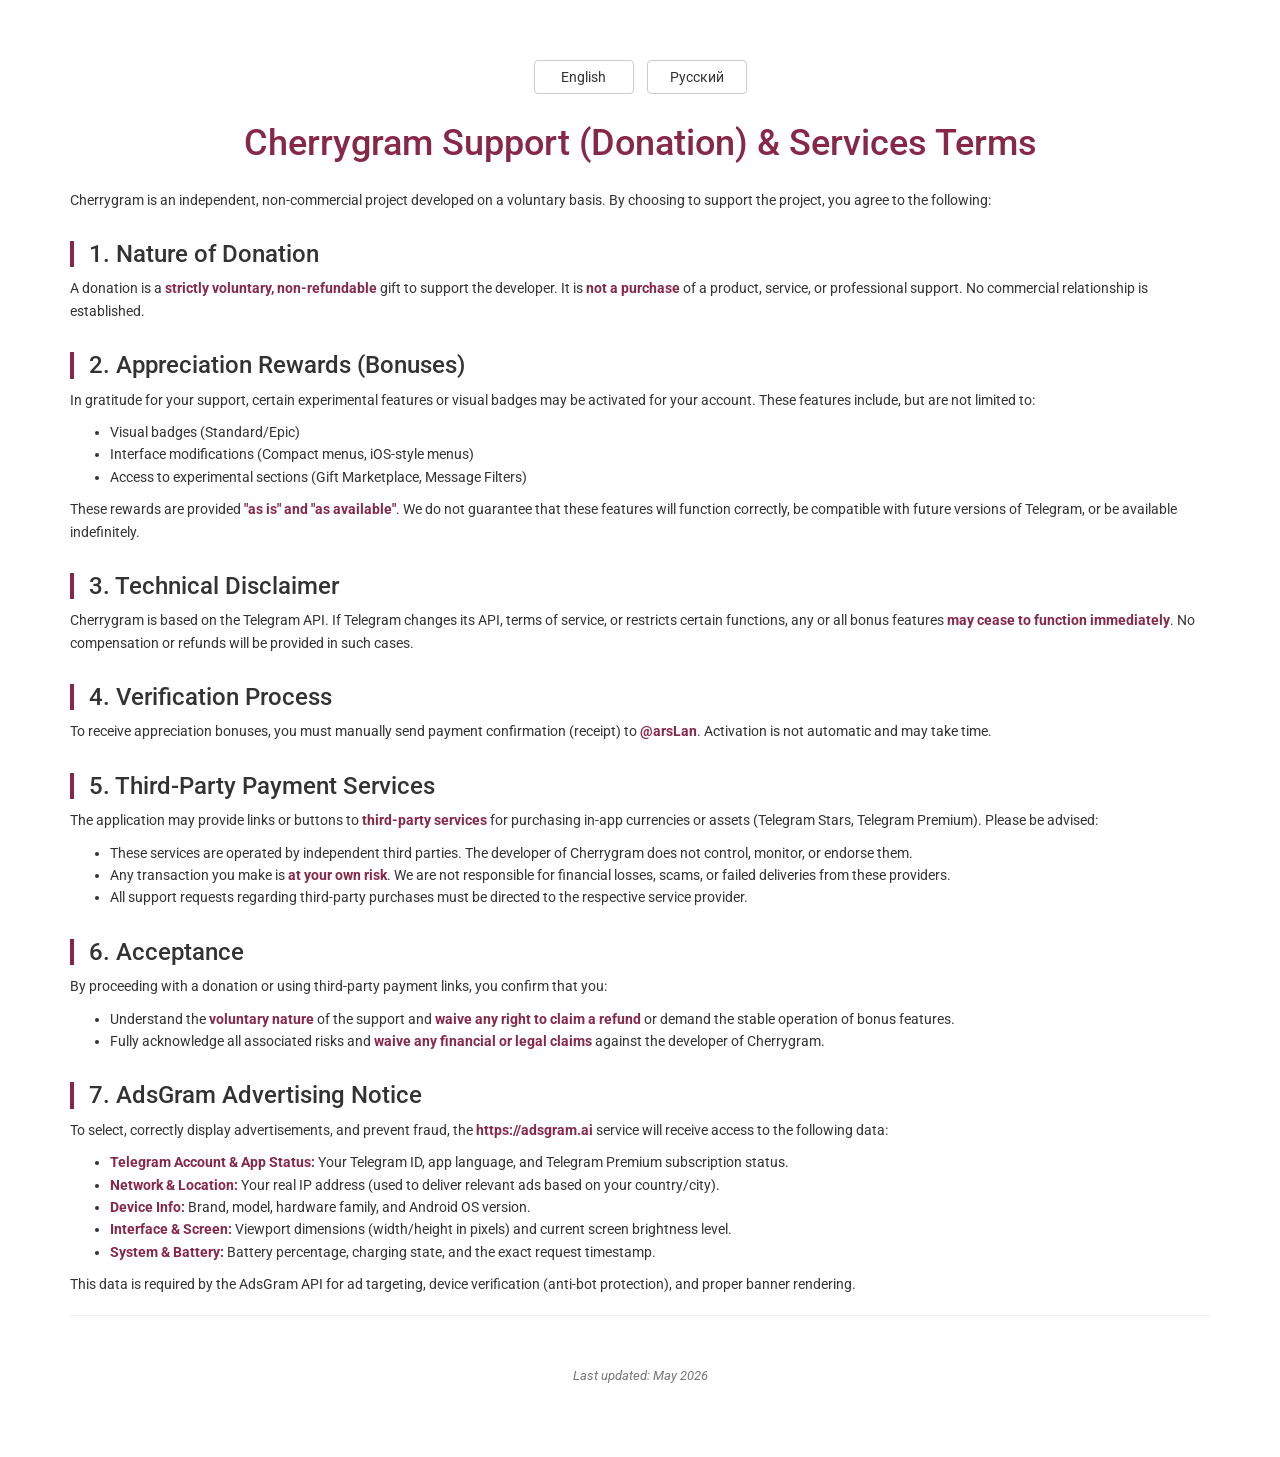
==== cherrygram/donation-terms.html @ 335400da "Add https://adsgram.ai" ====
<!DOCTYPE HTML>
<head>
<title>Cherrygram Donation Terms</title>
<meta charset="utf-8">
<meta name="viewport" content="width=device-width, initial-scale=1">
<link rel="stylesheet" type="text/css" href="css/bootstrap.min.css">
<link href="https://fonts.googleapis.com/css?family=Roboto" rel="stylesheet">

<style>
    body {
        padding-top: 60px;
        padding-bottom: 60px;
        font-family: 'Roboto', sans-serif;
        line-height: 1.6;
        color: #333;
    }
    .lang-switch {
        margin-bottom: 30px;
        text-align: center;
    }
    .lang-switch button {
        margin: 0 5px;
        min-width: 100px;
    }
    .highlight {
        color: #872847;
        font-weight: bold;
    }
    h1 { color: #872847; margin-bottom: 25px; text-align: center; }
    h3 { margin-top: 30px; border-left: 4px solid #872847; padding-left: 15px; }
    .footer-note { margin-top: 50px; font-size: 0.9em; color: #777; font-style: italic; }
</style>

<script>
    function switchLang(lang) {
        document.getElementById('lang-en').style.display = (lang === 'en') ? 'block' : 'none';
        document.getElementById('lang-ru').style.display = (lang === 'ru') ? 'block' : 'none';
    }
</script>
</head>

<body onload="switchLang('en')">

<div class="container">

    <div class="lang-switch">
        <button class="btn btn-default" onclick="switchLang('en')">English</button>
        <button class="btn btn-default" onclick="switchLang('ru')">Русский</button>
    </div>

    <div id="lang-en">
        <h1>Cherrygram Support (Donation) & Services Terms</h1>

        <p>Cherrygram is an independent, non-commercial project developed on a voluntary basis. 
           By choosing to support the project, you agree to the following:</p>

        <h3>1. Nature of Donation</h3>
        <p>
            A donation is a <span class="highlight">strictly voluntary, non-refundable</span> gift to support the developer. 
            It is <span class="highlight">not a purchase</span> of a product, service, or professional support. 
            No commercial relationship is established.
        </p>

        <h3>2. Appreciation Rewards (Bonuses)</h3>
        <p>
            In gratitude for your support, certain experimental features or visual badges may be activated for your account. 
            These features include, but are not limited to:
        </p>
        <ul>
            <li>Visual badges (Standard/Epic)</li>
            <li>Interface modifications (Compact menus, iOS-style menus)</li>
            <li>Access to experimental sections (Gift Marketplace, Message Filters)</li>
        </ul>
        <p>
            These rewards are provided <span class="highlight">"as is" and "as available"</span>. 
            We do not guarantee that these features will function correctly, be compatible with future versions of Telegram, or be available indefinitely.
        </p>

        <h3>3. Technical Disclaimer</h3>
        <p>
            Cherrygram is based on the Telegram API. If Telegram changes its API, terms of service, or restricts certain functions, any or all bonus features 
            <span class="highlight">may cease to function immediately</span>. No compensation or refunds will be provided in such cases.
        </p>

        <h3>4. Verification Process</h3>
        <p>To receive appreciation bonuses, you must manually send payment confirmation (receipt) to <span class="highlight">@arsLan</span>. Activation is not automatic and may take time.</p>

        <h3>5. Third-Party Payment Services</h3>
        <p>
            The application may provide links or buttons to <span class="highlight">third-party services</span> for purchasing in-app currencies or assets (Telegram Stars, Telegram Premium). 
            Please be advised:
        </p>
        <ul>
            <li>These services are operated by independent third parties. The developer of Cherrygram does not control, monitor, or endorse them.</li>
            <li>Any transaction you make is <span class="highlight">at your own risk</span>. We are not responsible for financial losses, scams, or failed deliveries from these providers.</li>
            <li>All support requests regarding third-party purchases must be directed to the respective service provider.</li>
        </ul>
        
        <h3>6. Acceptance</h3>
        <p>
            By proceeding with a donation or using third-party payment links, you confirm that you:
        </p>
        <ul>
            <li>Understand the <span class="highlight">voluntary nature</span> of the support and <span class="highlight">waive any right to claim a refund</span> or demand the stable operation of bonus features.</li>
            <li>Fully acknowledge all associated risks and <span class="highlight">waive any financial or legal claims</span> against the developer of Cherrygram.</li>
        </ul>

        <h3>7. AdsGram Advertising Notice</h3>
        <p>
            To select, correctly display advertisements, and prevent fraud, the <span class="highlight">https://adsgram.ai</span> service will receive access to the following data:
        </p>
        <ul>
            <li><span class="highlight">Telegram Account & App Status:</span> Your Telegram ID, app language, and Telegram Premium subscription status.</li>
            <li><span class="highlight">Network & Location:</span> Your real IP address (used to deliver relevant ads based on your country/city).</li>
            <li><span class="highlight">Device Info:</span> Brand, model, hardware family, and Android OS version.</li>
            <li><span class="highlight">Interface & Screen:</span> Viewport dimensions (width/height in pixels) and current screen brightness level.</li>
            <li><span class="highlight">System & Battery:</span> Battery percentage, charging state, and the exact request timestamp.</li>
        </ul>
        <p>This data is required by the AdsGram API for ad targeting, device verification (anti-bot protection), and proper banner rendering.</p>

        <hr>
        <p class="footer-note text-center">Last updated: May 2026</p>
    </div>

    <div id="lang-ru">
        <h1>Условия поддержки Cherrygram (Донат)</h1>

        <p>Cherrygram — это независимый некоммерческий проект, разрабатываемый на добровольной основе. 
           Поддерживая проект, вы соглашаетесь со следующими положениями:</p>

        <h3>1. Суть доната</h3>
        <p>
            Пожертвование (донат) является <span class="highlight">добровольным и безвозвратным</span> действием. 
            Донат <span class="highlight">не является покупкой</span> товара, услуги или подписки. 
            Между пользователем и разработчиком не возникает коммерческих обязательств.
        </p>

        <h3>2. Благодарственные бонусы</h3>
        <p>
            В качестве знака признательности за поддержку, для вашего аккаунта могут быть активированы экспериментальные функции или визуальные значки:
        </p>
        <ul>
            <li>Визуальные значки (Обычный/Эпический)</li>
            <li>Модификации интерфейса (Компактное меню, меню в стиле iOS)</li>
            <li>Доступ к разделам «Маркетплейс подарков» и «Фильтр сообщений»</li>
        </ul>
        <p>
            Бонусы предоставляются на условиях <span class="highlight">«как есть»</span>. 
            Разработчик не гарантирует стабильную работу этих функций, их совместимость с будущими обновлениями или их постоянное наличие.
        </p>

        <h3>3. Технический отказ от ответственности</h3>
        <p>
            Cherrygram работает на базе Telegram API. Если Telegram изменит условия работы, API или ограничит функционал, бонусные возможности 
            <span class="highlight">могут перестать работать в любой момент</span>. В таких случаях возврат средств не производится.
        </p>

        <h3>4. Процесс активации</h3>
        <p>Для получения бонусов необходимо вручную отправить подтверждение платежа (чек) пользователю <span class="highlight">@arsLan</span>. Активация не является автоматической.</p>

        <h3>5. Сторонние сервисы оплаты</h3>
        <p>
            В приложении могут быть доступны ссылки или кнопки для перехода в <span class="highlight">сторонние сервисы</span> покупки валюты или ресурсов (Telegram Stars, Telegram Premium). 
            Обратите внимание:
        </p>
        <ul>
            <li>Данные сервисы управляются независимыми лицами. Разработчик Cherrygram не контролирует их деятельность и не проверяет их надежность.</li>
            <li>Любые транзакции совершаются <span class="highlight">на ваш страх и риск</span>. Мы не несем ответственности за сохранность ваших средств или действия этих сервисов.</li>
            <li>Все претензии по работе сторонних сервисов должны направляться напрямую их владельцам, а не разработчику Cherrygram.</li>
        </ul>
        
        <h3>6. Согласие</h3>
        <p>
            Совершая донат или используя ссылки на сторонние сервисы оплаты, вы подтверждаете, что:
        </p>
        <ul>
            <li>Понимаете <span class="highlight">безвозмездный характер</span> поддержки и <span class="highlight">отказываетесь от любых претензий по возврату средств</span> или требованию стабильной работы бонусного функционала.</li>
            <li>Понимаете все риски, и <span class="highlight">отказываетесь от любых финансовых и юридических претензий</span> к разработчику Cherrygram.</li>
        </ul>

        <h3>7. Использование рекламы AdsGram</h3>
        <p>
            Для подбора, корректного отображения рекламных объявлений и защиты от мошенничества сервис <span class="highlight">https://adsgram.ai</span> получит доступ к следующим данным:
        </p>
        <ul>
            <li><span class="highlight">Аккаунт Telegram и статус:</span> Ваш Telegram ID, язык приложения и статус подписки Telegram Premium.</li>
            <li><span class="highlight">Сеть и геопозиция:</span> Ваш реальный IP-адрес (используется для подбора рекламы под вашу страну/город).</li>
            <li><span class="highlight">О вашем устройстве:</span> Бренд, модель, техническое семейство (процессор/плата) и версия ОС Android.</li>
            <li><span class="highlight">Экран и интерфейс:</span> Размеры области просмотра (ширина и высота в пикселях) и текущий уровень яркости экрана.</li>
            <li><span class="highlight">Системные данные и батарея:</span> Процент заряда аккумулятора, статус зарядки и точное время отправки запроса (таймштамп).</li>
        </ul>
        <p>Эти данные необходимы AdsGram API для таргетинга рекламы, проверки подлинности устройства (защиты от ботов) и правильной отрисовки баннеров.</p>

        <hr>
        <p class="footer-note text-center">Последнее обновление: Май 2026</p>
    </div>

</div>
</body>
</html>
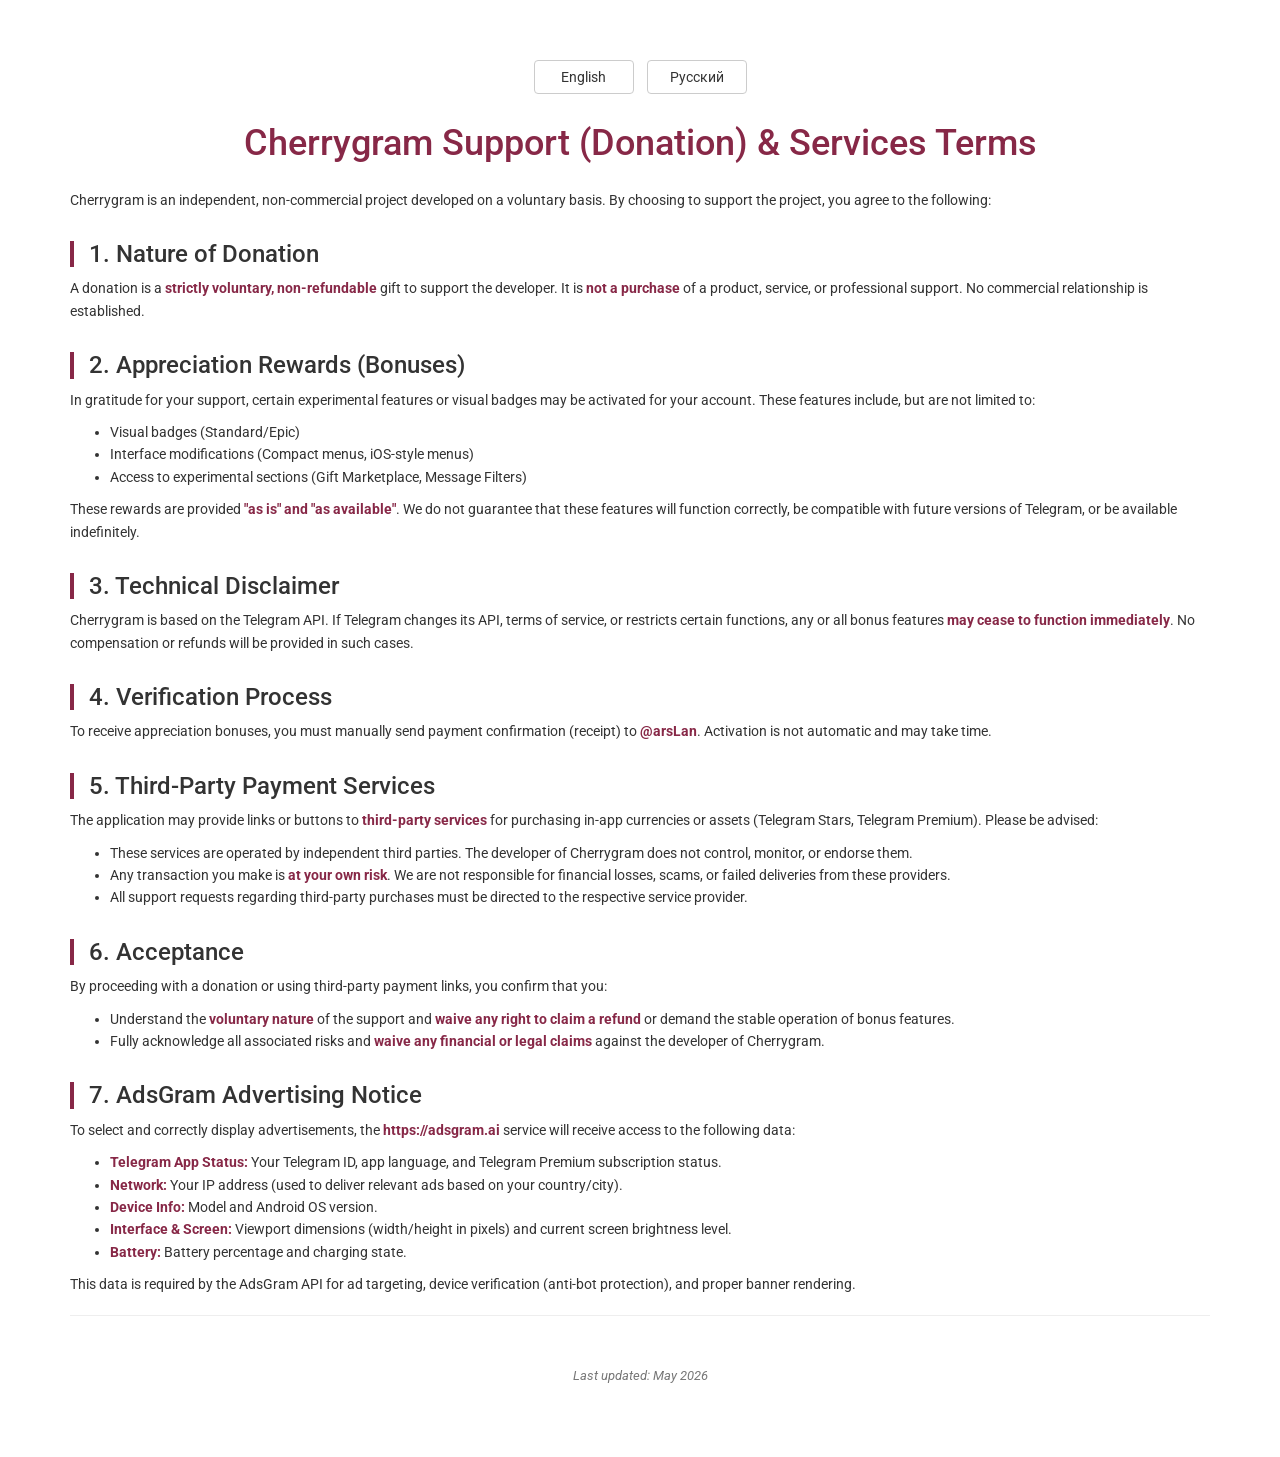
==== commit 6cd5df3a: "Update donation-terms.html" ====
--- a/cherrygram/donation-terms.html
+++ b/cherrygram/donation-terms.html
@@ -107,14 +107,14 @@
 
         <h3>7. AdsGram Advertising Notice</h3>
         <p>
-            To select, correctly display advertisements, and prevent fraud, the <span class="highlight">https://adsgram.ai</span> service will receive access to the following data:
-        </p>
-        <ul>
-            <li><span class="highlight">Telegram Account & App Status:</span> Your Telegram ID, app language, and Telegram Premium subscription status.</li>
-            <li><span class="highlight">Network & Location:</span> Your real IP address (used to deliver relevant ads based on your country/city).</li>
-            <li><span class="highlight">Device Info:</span> Brand, model, hardware family, and Android OS version.</li>
+            To select and correctly display advertisements, the <span class="highlight">https://adsgram.ai</span> service will receive access to the following data:
+        </p>
+        <ul>
+            <li><span class="highlight">Telegram App Status:</span> Your Telegram ID, app language, and Telegram Premium subscription status.</li>
+            <li><span class="highlight">Network:</span> Your IP address (used to deliver relevant ads based on your country/city).</li>
+            <li><span class="highlight">Device Info:</span> Model and Android OS version.</li>
             <li><span class="highlight">Interface & Screen:</span> Viewport dimensions (width/height in pixels) and current screen brightness level.</li>
-            <li><span class="highlight">System & Battery:</span> Battery percentage, charging state, and the exact request timestamp.</li>
+            <li><span class="highlight">Battery:</span> Battery percentage and charging state.</li>
         </ul>
         <p>This data is required by the AdsGram API for ad targeting, device verification (anti-bot protection), and proper banner rendering.</p>
 
@@ -180,14 +180,14 @@
 
         <h3>7. Использование рекламы AdsGram</h3>
         <p>
-            Для подбора, корректного отображения рекламных объявлений и защиты от мошенничества сервис <span class="highlight">https://adsgram.ai</span> получит доступ к следующим данным:
-        </p>
-        <ul>
-            <li><span class="highlight">Аккаунт Telegram и статус:</span> Ваш Telegram ID, язык приложения и статус подписки Telegram Premium.</li>
-            <li><span class="highlight">Сеть и геопозиция:</span> Ваш реальный IP-адрес (используется для подбора рекламы под вашу страну/город).</li>
-            <li><span class="highlight">О вашем устройстве:</span> Бренд, модель, техническое семейство (процессор/плата) и версия ОС Android.</li>
+            Для подбора и корректного отображения рекламных объявлений сервис <span class="highlight">https://adsgram.ai</span> получит доступ к следующим данным:
+        </p>
+        <ul>
+            <li><span class="highlight">Статус вашего Telegram аккаунта:</span> Ваш Telegram ID, язык приложения и статус подписки Telegram Premium.</li>
+            <li><span class="highlight">Сеть:</span> Ваш IP-адрес (используется для подбора рекламы под вашу страну/город).</li>
+            <li><span class="highlight">О вашем устройстве:</span> Модель и версия ОС Android.</li>
             <li><span class="highlight">Экран и интерфейс:</span> Размеры области просмотра (ширина и высота в пикселях) и текущий уровень яркости экрана.</li>
-            <li><span class="highlight">Системные данные и батарея:</span> Процент заряда аккумулятора, статус зарядки и точное время отправки запроса (таймштамп).</li>
+            <li><span class="highlight">Батарея:</span> Процент заряда аккумулятора и статус зарядки.</li>
         </ul>
         <p>Эти данные необходимы AdsGram API для таргетинга рекламы, проверки подлинности устройства (защиты от ботов) и правильной отрисовки баннеров.</p>
 
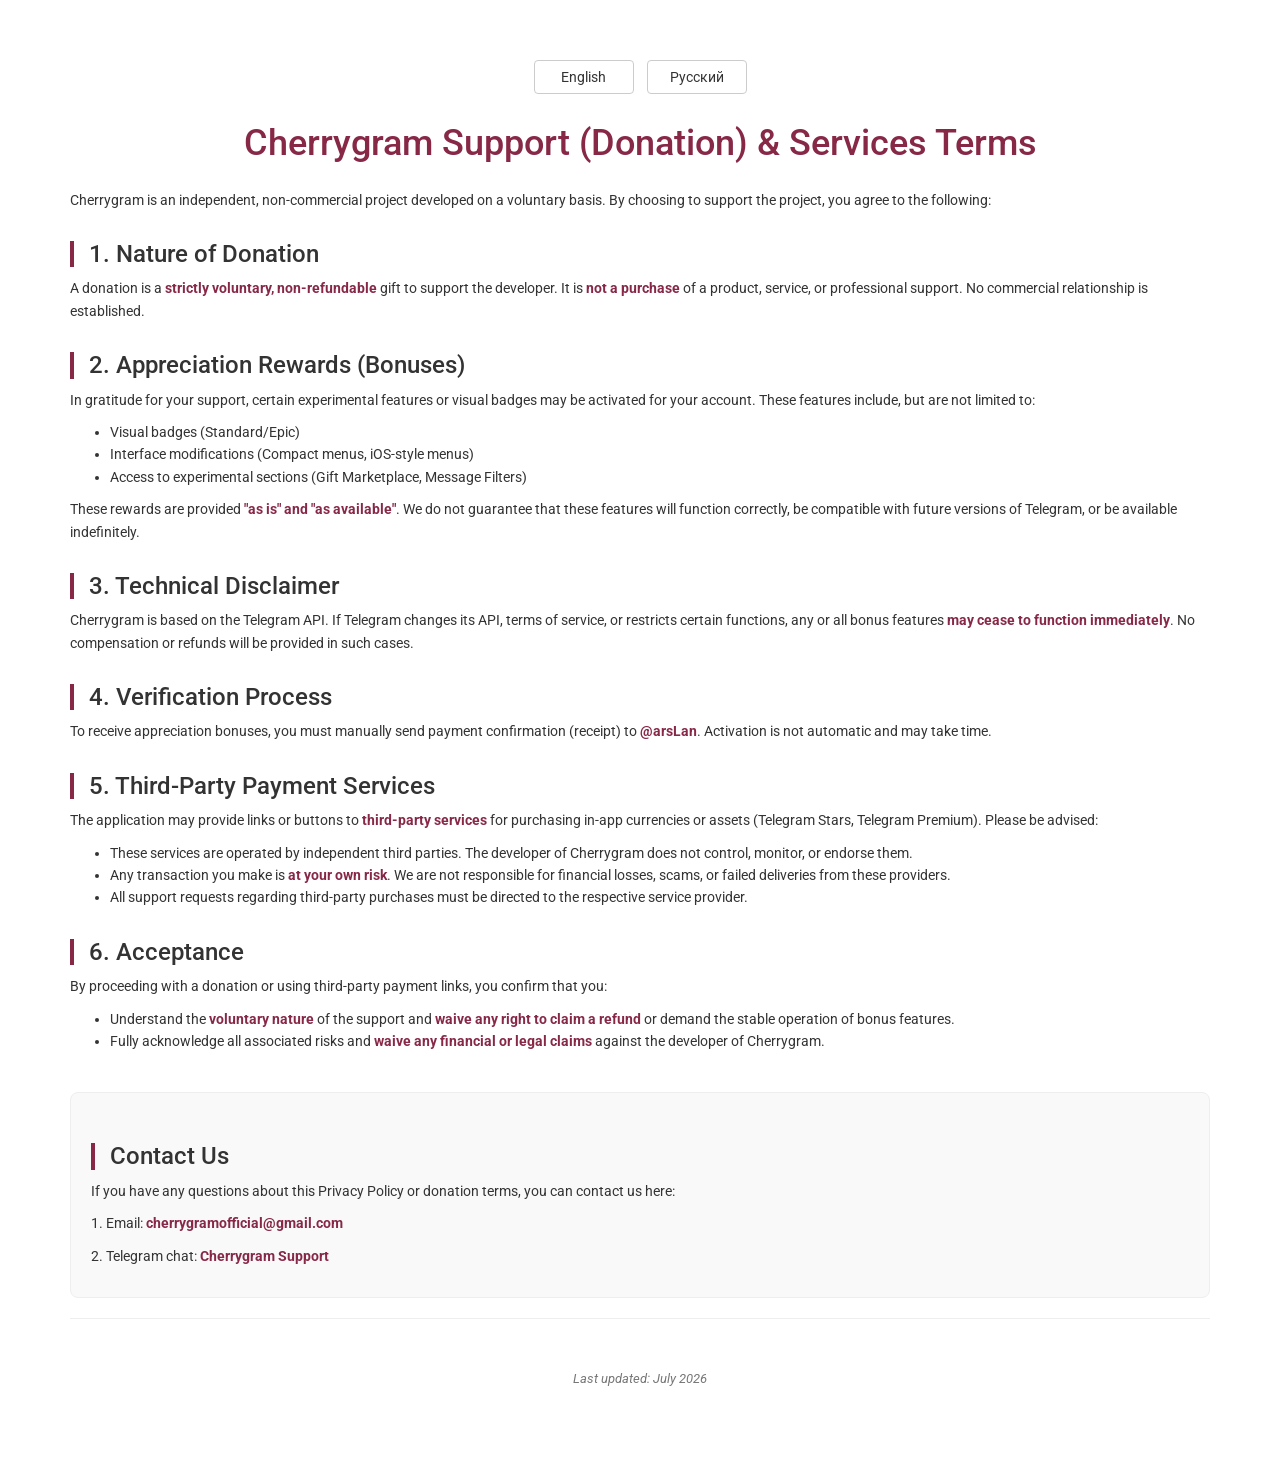
==== commit 911b61ac: "Move adsgram to privacy policy" ====
--- a/cherrygram/donation-terms.html
+++ b/cherrygram/donation-terms.html
@@ -28,6 +28,9 @@
     }
     h1 { color: #872847; margin-bottom: 25px; text-align: center; }
     h3 { margin-top: 30px; border-left: 4px solid #872847; padding-left: 15px; }
+    .contact-section { background: #f9f9f9; padding: 20px; border-radius: 8px; margin-top: 40px; border: 1px solid #eee; }
+    a { color: #872847; text-decoration: none; font-weight: bold; }
+    a:hover { text-decoration: underline; }
     .footer-note { margin-top: 50px; font-size: 0.9em; color: #777; font-style: italic; }
 </style>
 
@@ -105,21 +108,15 @@
             <li>Fully acknowledge all associated risks and <span class="highlight">waive any financial or legal claims</span> against the developer of Cherrygram.</li>
         </ul>
 
-        <h3>7. AdsGram Advertising Notice</h3>
-        <p>
-            To select and correctly display advertisements, the <span class="highlight">https://adsgram.ai</span> service will receive access to the following data:
-        </p>
-        <ul>
-            <li><span class="highlight">Telegram App Status:</span> Your Telegram ID, app language, and Telegram Premium subscription status.</li>
-            <li><span class="highlight">Network:</span> Your IP address (used to deliver relevant ads based on your country/city).</li>
-            <li><span class="highlight">Device Info:</span> Model and Android OS version.</li>
-            <li><span class="highlight">Interface & Screen:</span> Viewport dimensions (width/height in pixels) and current screen brightness level.</li>
-            <li><span class="highlight">Battery:</span> Battery percentage and charging state.</li>
-        </ul>
-        <p>This data is required by the AdsGram API for ad targeting, device verification (anti-bot protection), and proper banner rendering.</p>
+        <div class="contact-section">
+            <h3>Contact Us</h3>
+            <p>If you have any questions about this Privacy Policy or donation terms, you can contact us here:</p>
+            <p>1. Email: <a href="mailto:cherrygramofficial@gmail.com">cherrygramofficial@gmail.com</a></p>
+            <p>2. Telegram chat: <a href="https://t.me/CherrygramSupport">Cherrygram Support</a></p>
+        </div>
 
         <hr>
-        <p class="footer-note text-center">Last updated: May 2026</p>
+        <p class="footer-note text-center">Last updated: July 2026</p>
     </div>
 
     <div id="lang-ru">
@@ -178,21 +175,15 @@
             <li>Понимаете все риски, и <span class="highlight">отказываетесь от любых финансовых и юридических претензий</span> к разработчику Cherrygram.</li>
         </ul>
 
-        <h3>7. Использование рекламы AdsGram</h3>
-        <p>
-            Для подбора и корректного отображения рекламных объявлений сервис <span class="highlight">https://adsgram.ai</span> получит доступ к следующим данным:
-        </p>
-        <ul>
-            <li><span class="highlight">Статус вашего Telegram аккаунта:</span> Ваш Telegram ID, язык приложения и статус подписки Telegram Premium.</li>
-            <li><span class="highlight">Сеть:</span> Ваш IP-адрес (используется для подбора рекламы под вашу страну/город).</li>
-            <li><span class="highlight">О вашем устройстве:</span> Модель и версия ОС Android.</li>
-            <li><span class="highlight">Экран и интерфейс:</span> Размеры области просмотра (ширина и высота в пикселях) и текущий уровень яркости экрана.</li>
-            <li><span class="highlight">Батарея:</span> Процент заряда аккумулятора и статус зарядки.</li>
-        </ul>
-        <p>Эти данные необходимы AdsGram API для таргетинга рекламы, проверки подлинности устройства (защиты от ботов) и правильной отрисовки баннеров.</p>
+        <div class="contact-section">
+            <h3>Связаться с нами</h3>
+            <p>Если у вас есть вопросы о настоящей Политике конфиденциальности, а также о правилах донатов, вы можете связаться с нами:</p>
+            <p>1. Email: <a href="mailto:cherrygramofficial@gmail.com">cherrygramofficial@gmail.com</a></p>
+            <p>2. Telegram: <a href="https://t.me/CherrygramSupport">Cherrygram Support</a></p>
+        </div>
 
         <hr>
-        <p class="footer-note text-center">Последнее обновление: Май 2026</p>
+        <p class="footer-note text-center">Последнее обновление: Июль 2026</p>
     </div>
 
 </div>
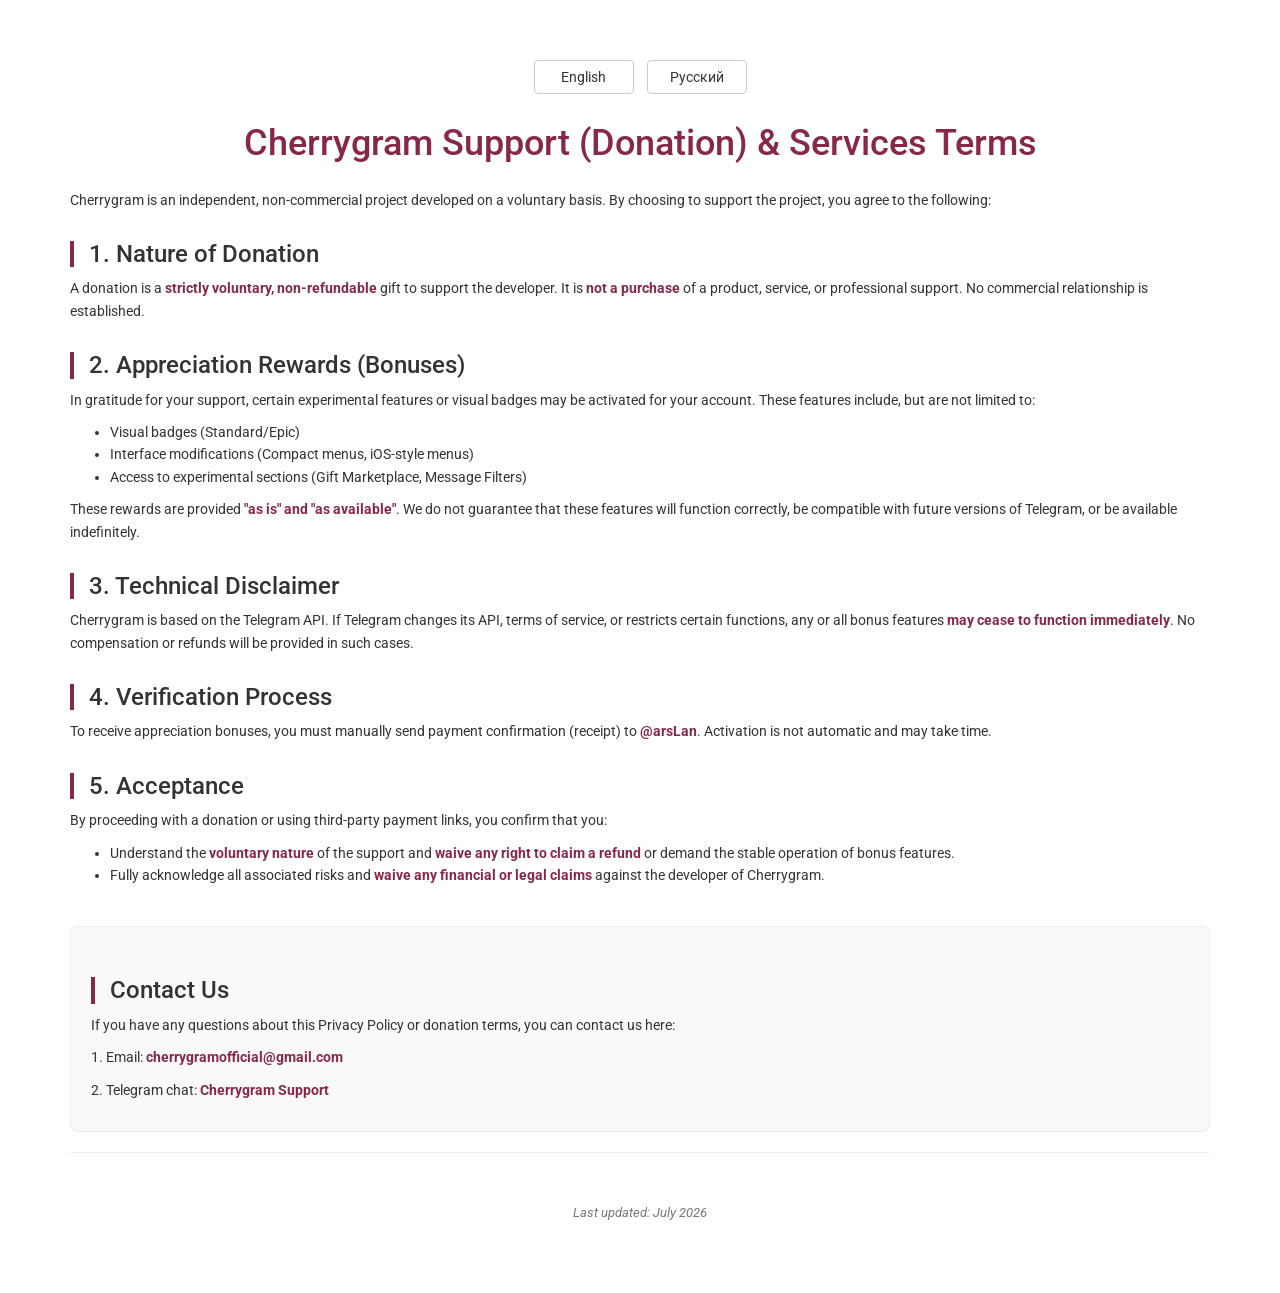
==== commit e50cab03: "Move safestars and safesurf to privacy policy" ====
--- a/cherrygram/donation-terms.html
+++ b/cherrygram/donation-terms.html
@@ -87,19 +87,8 @@
 
         <h3>4. Verification Process</h3>
         <p>To receive appreciation bonuses, you must manually send payment confirmation (receipt) to <span class="highlight">@arsLan</span>. Activation is not automatic and may take time.</p>
-
-        <h3>5. Third-Party Payment Services</h3>
-        <p>
-            The application may provide links or buttons to <span class="highlight">third-party services</span> for purchasing in-app currencies or assets (Telegram Stars, Telegram Premium). 
-            Please be advised:
-        </p>
-        <ul>
-            <li>These services are operated by independent third parties. The developer of Cherrygram does not control, monitor, or endorse them.</li>
-            <li>Any transaction you make is <span class="highlight">at your own risk</span>. We are not responsible for financial losses, scams, or failed deliveries from these providers.</li>
-            <li>All support requests regarding third-party purchases must be directed to the respective service provider.</li>
-        </ul>
         
-        <h3>6. Acceptance</h3>
+        <h3>5. Acceptance</h3>
         <p>
             By proceeding with a donation or using third-party payment links, you confirm that you:
         </p>
@@ -154,19 +143,8 @@
 
         <h3>4. Процесс активации</h3>
         <p>Для получения бонусов необходимо вручную отправить подтверждение платежа (чек) пользователю <span class="highlight">@arsLan</span>. Активация не является автоматической.</p>
-
-        <h3>5. Сторонние сервисы оплаты</h3>
-        <p>
-            В приложении могут быть доступны ссылки или кнопки для перехода в <span class="highlight">сторонние сервисы</span> покупки валюты или ресурсов (Telegram Stars, Telegram Premium). 
-            Обратите внимание:
-        </p>
-        <ul>
-            <li>Данные сервисы управляются независимыми лицами. Разработчик Cherrygram не контролирует их деятельность и не проверяет их надежность.</li>
-            <li>Любые транзакции совершаются <span class="highlight">на ваш страх и риск</span>. Мы не несем ответственности за сохранность ваших средств или действия этих сервисов.</li>
-            <li>Все претензии по работе сторонних сервисов должны направляться напрямую их владельцам, а не разработчику Cherrygram.</li>
-        </ul>
         
-        <h3>6. Согласие</h3>
+        <h3>5. Согласие</h3>
         <p>
             Совершая донат или используя ссылки на сторонние сервисы оплаты, вы подтверждаете, что:
         </p>
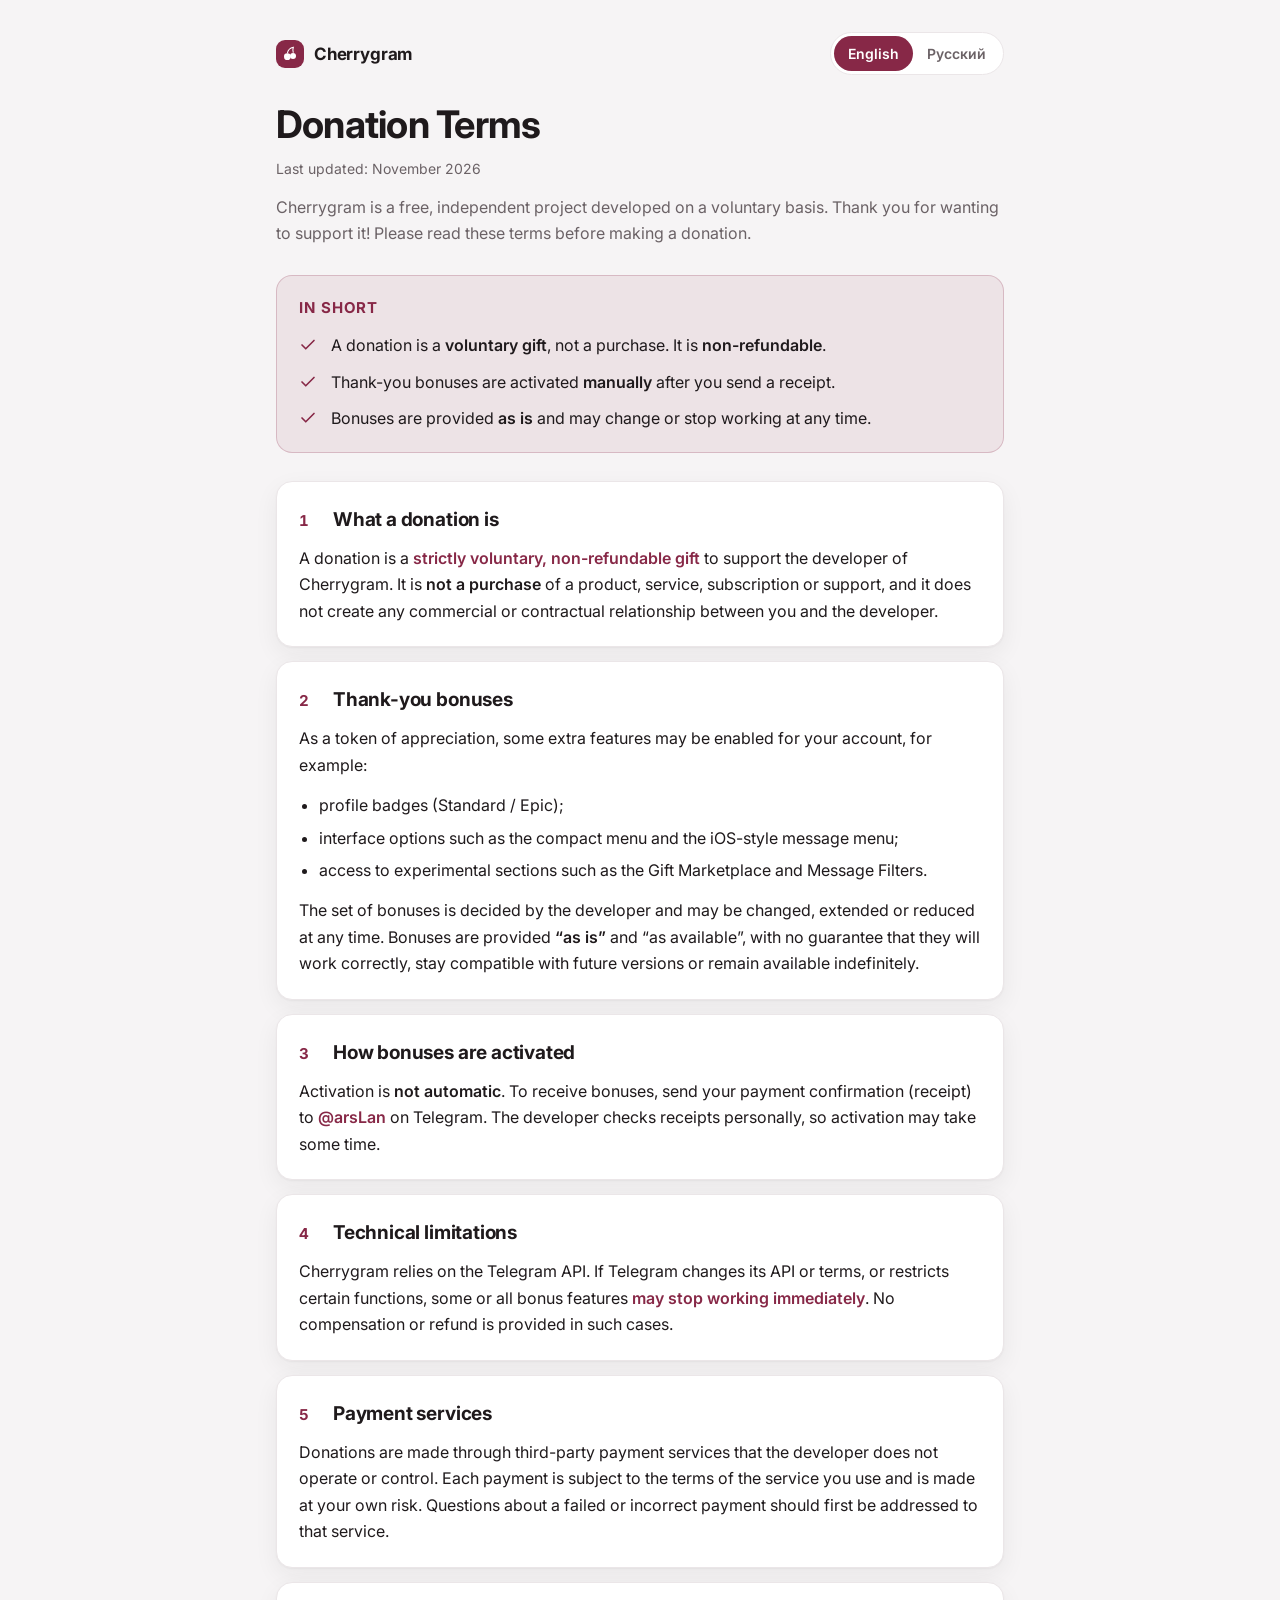
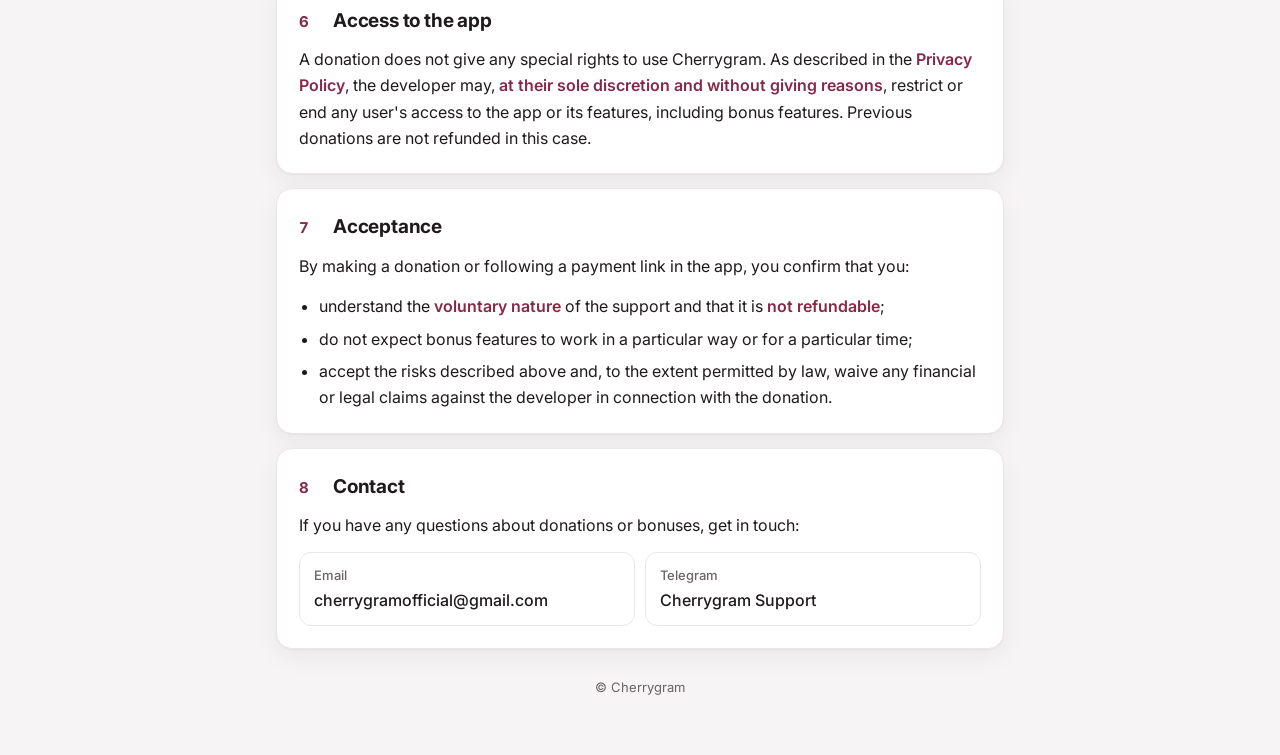
==== commit 948f83ec: "Update UI" ====
--- a/cherrygram/donation-terms.html
+++ b/cherrygram/donation-terms.html
@@ -1,169 +1,305 @@
-<!DOCTYPE HTML>
+<!DOCTYPE html>
+<html lang="en">
 <head>
-<title>Cherrygram Donation Terms</title>
 <meta charset="utf-8">
 <meta name="viewport" content="width=device-width, initial-scale=1">
-<link rel="stylesheet" type="text/css" href="css/bootstrap.min.css">
-<link href="https://fonts.googleapis.com/css?family=Roboto" rel="stylesheet">
-
+<meta name="color-scheme" content="light dark">
+<title>Cherrygram Donation Terms</title>
+<link rel="preconnect" href="https://fonts.googleapis.com">
+<link rel="preconnect" href="https://fonts.gstatic.com" crossorigin>
+<link href="https://fonts.googleapis.com/css2?family=Inter:wght@400;500;600;700&display=swap" rel="stylesheet">
 <style>
-    body {
-        padding-top: 60px;
-        padding-bottom: 60px;
-        font-family: 'Roboto', sans-serif;
-        line-height: 1.6;
-        color: #333;
+  :root {
+    --cherry: #872847;
+    --cherry-soft: rgba(135, 40, 71, 0.08);
+    --cherry-line: rgba(135, 40, 71, 0.22);
+    --bg: #f6f4f5;
+    --card: #ffffff;
+    --text: #1f1a1c;
+    --muted: #6b6266;
+    --line: #ebe6e8;
+    --shadow: 0 1px 2px rgba(31, 26, 28, 0.04), 0 8px 24px rgba(31, 26, 28, 0.06);
+  }
+  @media (prefers-color-scheme: dark) {
+    :root {
+      --cherry: #e0789a;
+      --cherry-soft: rgba(224, 120, 154, 0.10);
+      --cherry-line: rgba(224, 120, 154, 0.28);
+      --bg: #141112;
+      --card: #1e1a1c;
+      --text: #f1ecee;
+      --muted: #a89ea2;
+      --line: #2e282b;
+      --shadow: none;
     }
-    .lang-switch {
-        margin-bottom: 30px;
-        text-align: center;
-    }
-    .lang-switch button {
-        margin: 0 5px;
-        min-width: 100px;
-    }
-    .highlight {
-        color: #872847;
-        font-weight: bold;
-    }
-    h1 { color: #872847; margin-bottom: 25px; text-align: center; }
-    h3 { margin-top: 30px; border-left: 4px solid #872847; padding-left: 15px; }
-    .contact-section { background: #f9f9f9; padding: 20px; border-radius: 8px; margin-top: 40px; border: 1px solid #eee; }
-    a { color: #872847; text-decoration: none; font-weight: bold; }
-    a:hover { text-decoration: underline; }
-    .footer-note { margin-top: 50px; font-size: 0.9em; color: #777; font-style: italic; }
+  }
+  * { box-sizing: border-box; }
+  html { -webkit-text-size-adjust: 100%; }
+  body {
+    margin: 0;
+    background: var(--bg);
+    color: var(--text);
+    font: 16px/1.65 'Inter', -apple-system, BlinkMacSystemFont, 'Segoe UI', Roboto, sans-serif;
+  }
+  .wrap { max-width: 760px; margin: 0 auto; padding: 32px 16px 56px; }
+
+  .top { display: flex; align-items: center; justify-content: space-between; gap: 12px; margin-bottom: 28px; }
+  .brand { display: flex; align-items: center; gap: 10px; font-weight: 700; font-size: 17px; letter-spacing: -0.01em; }
+  .brand-dot { width: 28px; height: 28px; border-radius: 9px; background: var(--cherry); display: grid; place-items: center; }
+  .brand-dot svg { width: 16px; height: 16px; fill: #fff; }
+
+  .lang { display: inline-flex; background: var(--card); border: 1px solid var(--line); border-radius: 999px; padding: 3px; }
+  .lang button {
+    border: 0; background: transparent; color: var(--muted); font: inherit; font-size: 14px; font-weight: 600;
+    padding: 6px 14px; border-radius: 999px; cursor: pointer;
+  }
+  .lang button[aria-pressed="true"] { background: var(--cherry); color: #fff; }
+
+  header.hero { margin-bottom: 24px; }
+  h1 { font-size: clamp(28px, 6vw, 38px); line-height: 1.15; letter-spacing: -0.02em; margin: 0 0 10px; }
+  .updated { color: var(--muted); font-size: 14px; margin: 0; }
+  .lead { color: var(--muted); margin: 14px 0 0; }
+
+  .summary {
+    background: var(--cherry-soft); border: 1px solid var(--cherry-line); border-radius: 16px;
+    padding: 20px 22px; margin: 28px 0;
+  }
+  .summary h2 { font-size: 15px; text-transform: uppercase; letter-spacing: 0.06em; color: var(--cherry); margin: 0 0 12px; }
+  .summary ul { margin: 0; padding: 0; list-style: none; display: grid; gap: 10px; }
+  .summary li { display: grid; grid-template-columns: 22px 1fr; gap: 10px; align-items: start; }
+  .summary li svg { width: 18px; height: 18px; margin-top: 4px; stroke: var(--cherry); fill: none; stroke-width: 2.2; stroke-linecap: round; stroke-linejoin: round; }
+
+  section.card {
+    background: var(--card); border: 1px solid var(--line); border-radius: 16px; box-shadow: var(--shadow);
+    padding: 22px 22px 8px; margin-bottom: 14px;
+  }
+  section.card h2 { display: flex; align-items: baseline; gap: 12px; font-size: 19px; letter-spacing: -0.01em; margin: 0 0 10px; }
+  .num { color: var(--cherry); font-variant-numeric: tabular-nums; font-size: 15px; font-weight: 700; min-width: 22px; }
+  section.card p, section.card ul { margin: 0 0 14px; }
+  section.card ul { padding-left: 20px; }
+  section.card li { margin-bottom: 6px; }
+  h3 { font-size: 15px; margin: 16px 0 6px; }
+  strong { font-weight: 600; }
+  .accent { color: var(--cherry); font-weight: 600; }
+  a { color: var(--cherry); font-weight: 600; text-decoration: none; }
+  a:hover { text-decoration: underline; }
+
+  .note {
+    border-left: 3px solid var(--cherry); background: var(--cherry-soft); border-radius: 0 10px 10px 0;
+    padding: 10px 14px; margin: 0 0 14px; font-size: 15px;
+  }
+  dl.data { display: grid; grid-template-columns: max-content 1fr; gap: 8px 16px; margin: 0 0 14px; }
+  dl.data dt { font-weight: 600; }
+  dl.data dd { margin: 0; color: var(--muted); }
+  @media (max-width: 520px) {
+    dl.data { grid-template-columns: 1fr; gap: 2px; }
+    dl.data dd { margin-bottom: 8px; }
+    section.card, .summary { padding-left: 18px; padding-right: 18px; }
+  }
+
+  .contact { display: grid; grid-template-columns: 1fr 1fr; gap: 10px; margin: 4px 0 14px; }
+  .contact a {
+    display: block; border: 1px solid var(--line); border-radius: 12px; padding: 12px 14px; color: var(--text); font-weight: 500;
+  }
+  .contact a:hover { border-color: var(--cherry-line); text-decoration: none; background: var(--cherry-soft); }
+  .contact small { display: block; color: var(--muted); font-size: 13px; font-weight: 500; }
+  @media (max-width: 520px) { .contact { grid-template-columns: 1fr; } }
+
+  footer { color: var(--muted); font-size: 13px; text-align: center; margin-top: 28px; }
+
+  [data-l="ru"] { display: none; }
+  body.ru [data-l="en"] { display: none; }
+  body.ru [data-l="ru"] { display: block; }
+  body.ru span[data-l="ru"] { display: inline; }
 </style>
+</head>
+<body>
+<div class="wrap">
+
+  <div class="top">
+    <div class="brand">
+      <span class="brand-dot" aria-hidden="true"><svg viewBox="0 0 24 24"><circle cx="8" cy="16" r="5"/><circle cx="16.5" cy="15" r="4.5"/><path d="M8 11c1-5 4-8 9-9-1 3-1 6 0 8" stroke="#fff" stroke-width="1.6" fill="none"/></svg></span>
+      Cherrygram
+    </div>
+    <div class="lang" role="group" aria-label="Language">
+      <button type="button" data-set="en" aria-pressed="true">English</button>
+      <button type="button" data-set="ru" aria-pressed="false">Русский</button>
+    </div>
+  </div>
+
+  <!-- ================= ENGLISH ================= -->
+  <main data-l="en">
+    <header class="hero">
+      <h1>Donation Terms</h1>
+      <p class="updated">Last updated: November 2026</p>
+      <p class="lead">Cherrygram is a free, independent project developed on a voluntary basis. Thank you for wanting to support it! Please read these terms before making a donation.</p>
+    </header>
+
+    <div class="summary">
+      <h2>In short</h2>
+      <ul>
+        <li><svg viewBox="0 0 24 24"><path d="M20 6 9 17l-5-5"/></svg><span>A donation is a <strong>voluntary gift</strong>, not a purchase. It is <strong>non-refundable</strong>.</span></li>
+        <li><svg viewBox="0 0 24 24"><path d="M20 6 9 17l-5-5"/></svg><span>Thank-you bonuses are activated <strong>manually</strong> after you send a receipt.</span></li>
+        <li><svg viewBox="0 0 24 24"><path d="M20 6 9 17l-5-5"/></svg><span>Bonuses are provided <strong>as is</strong> and may change or stop working at any time.</span></li>
+      </ul>
+    </div>
+
+    <section class="card">
+      <h2><span class="num">1</span>What a donation is</h2>
+      <p>A donation is a <span class="accent">strictly voluntary, non-refundable gift</span> to support the developer of Cherrygram. It is <strong>not a purchase</strong> of a product, service, subscription or support, and it does not create any commercial or contractual relationship between you and the developer.</p>
+    </section>
+
+    <section class="card">
+      <h2><span class="num">2</span>Thank-you bonuses</h2>
+      <p>As a token of appreciation, some extra features may be enabled for your account, for example:</p>
+      <ul>
+        <li>profile badges (Standard / Epic);</li>
+        <li>interface options such as the compact menu and the iOS-style message menu;</li>
+        <li>access to experimental sections such as the Gift Marketplace and Message Filters.</li>
+      </ul>
+      <p>The set of bonuses is decided by the developer and may be changed, extended or reduced at any time. Bonuses are provided <strong>“as is”</strong> and “as available”, with no guarantee that they will work correctly, stay compatible with future versions or remain available indefinitely.</p>
+    </section>
+
+    <section class="card">
+      <h2><span class="num">3</span>How bonuses are activated</h2>
+      <p>Activation is <strong>not automatic</strong>. To receive bonuses, send your payment confirmation (receipt) to <a href="https://t.me/arsLan" target="_blank" rel="noopener">@arsLan</a> on Telegram. The developer checks receipts personally, so activation may take some time.</p>
+    </section>
+
+    <section class="card">
+      <h2><span class="num">4</span>Technical limitations</h2>
+      <p>Cherrygram relies on the Telegram API. If Telegram changes its API or terms, or restricts certain functions, some or all bonus features <span class="accent">may stop working immediately</span>. No compensation or refund is provided in such cases.</p>
+    </section>
+
+    <section class="card">
+      <h2><span class="num">5</span>Payment services</h2>
+      <p>Donations are made through third-party payment services that the developer does not operate or control. Each payment is subject to the terms of the service you use and is made at your own risk. Questions about a failed or incorrect payment should first be addressed to that service.</p>
+    </section>
+
+    <section class="card">
+      <h2><span class="num">6</span>Access to the app</h2>
+      <p>A donation does not give any special rights to use Cherrygram. As described in the <a href="privacy.html">Privacy Policy</a>, the developer may, <span class="accent">at their sole discretion and without giving reasons</span>, restrict or end any user's access to the app or its features, including bonus features. Previous donations are not refunded in this case.</p>
+    </section>
+
+    <section class="card">
+      <h2><span class="num">7</span>Acceptance</h2>
+      <p>By making a donation or following a payment link in the app, you confirm that you:</p>
+      <ul>
+        <li>understand the <span class="accent">voluntary nature</span> of the support and that it is <span class="accent">not refundable</span>;</li>
+        <li>do not expect bonus features to work in a particular way or for a particular time;</li>
+        <li>accept the risks described above and, to the extent permitted by law, waive any financial or legal claims against the developer in connection with the donation.</li>
+      </ul>
+    </section>
+
+    <section class="card">
+      <h2><span class="num">8</span>Contact</h2>
+      <p>If you have any questions about donations or bonuses, get in touch:</p>
+      <div class="contact">
+        <a href="mailto:cherrygramofficial@gmail.com"><small>Email</small>cherrygramofficial@gmail.com</a>
+        <a href="https://t.me/CherrygramSupport" target="_blank" rel="noopener"><small>Telegram</small>Cherrygram Support</a>
+      </div>
+    </section>
+  </main>
+
+  <!-- ================= RUSSIAN ================= -->
+  <main data-l="ru">
+    <header class="hero">
+      <h1>Условия поддержки</h1>
+      <p class="updated">Последнее обновление: ноябрь 2026</p>
+      <p class="lead">Cherrygram — бесплатный независимый проект, который разрабатывается на добровольной основе. Спасибо, что хотите его поддержать! Пожалуйста, ознакомьтесь с условиями перед донатом.</p>
+    </header>
+
+    <div class="summary">
+      <h2>Коротко</h2>
+      <ul>
+        <li><svg viewBox="0 0 24 24"><path d="M20 6 9 17l-5-5"/></svg><span>Донат — это <strong>добровольный подарок</strong>, а не покупка. Он <strong>не возвращается</strong>.</span></li>
+        <li><svg viewBox="0 0 24 24"><path d="M20 6 9 17l-5-5"/></svg><span>Бонусы активируются <strong>вручную</strong> после отправки чека.</span></li>
+        <li><svg viewBox="0 0 24 24"><path d="M20 6 9 17l-5-5"/></svg><span>Бонусы предоставляются <strong>«как есть»</strong> и могут измениться или перестать работать в любой момент.</span></li>
+      </ul>
+    </div>
+
+    <section class="card">
+      <h2><span class="num">1</span>Что такое донат</h2>
+      <p>Донат — это <span class="accent">добровольное безвозвратное пожертвование</span> в поддержку разработчика Cherrygram. Он <strong>не является покупкой</strong> товара, услуги, подписки или поддержки и не создаёт коммерческих или договорных обязательств между вами и разработчиком.</p>
+    </section>
+
+    <section class="card">
+      <h2><span class="num">2</span>Благодарственные бонусы</h2>
+      <p>В знак признательности для вашего аккаунта могут быть включены дополнительные функции, например:</p>
+      <ul>
+        <li>значки в профиле (Обычный / Эпический);</li>
+        <li>варианты интерфейса — компактное меню и меню сообщений в стиле iOS;</li>
+        <li>доступ к экспериментальным разделам — «Маркетплейс подарков» и «Фильтр сообщений».</li>
+      </ul>
+      <p>Набор бонусов определяет разработчик, и он может быть изменён, расширен или сокращён в любой момент. Бонусы предоставляются <strong>«как есть»</strong> и «по мере доступности», без гарантий их корректной работы, совместимости с будущими версиями или постоянного наличия.</p>
+    </section>
+
+    <section class="card">
+      <h2><span class="num">3</span>Как активируются бонусы</h2>
+      <p>Активация <strong>не происходит автоматически</strong>. Чтобы получить бонусы, отправьте подтверждение платежа (чек) пользователю <a href="https://t.me/arsLan" target="_blank" rel="noopener">@arsLan</a> в Telegram. Разработчик проверяет чеки лично, поэтому активация может занять некоторое время.</p>
+    </section>
+
+    <section class="card">
+      <h2><span class="num">4</span>Технические ограничения</h2>
+      <p>Cherrygram работает на базе Telegram API. Если Telegram изменит API или правила либо ограничит какие-то функции, часть бонусов или все они <span class="accent">могут сразу перестать работать</span>. Компенсация и возврат средств в таких случаях не предусмотрены.</p>
+    </section>
+
+    <section class="card">
+      <h2><span class="num">5</span>Платёжные сервисы</h2>
+      <p>Донаты проходят через сторонние платёжные сервисы, которыми разработчик не управляет и которые не контролирует. Каждый платёж подчиняется правилам выбранного сервиса и совершается на ваш страх и риск. С вопросами о неудачном или ошибочном платеже в первую очередь обращайтесь в этот сервис.</p>
+    </section>
+
+    <section class="card">
+      <h2><span class="num">6</span>Доступ к приложению</h2>
+      <p>Донат не даёт особых прав на использование Cherrygram. Как указано в <a href="privacy.html">Политике конфиденциальности</a>, разработчик может <span class="accent">по своему усмотрению и без объяснения причин</span> ограничить или прекратить доступ любого пользователя к приложению или его функциям, включая бонусы. Сделанные ранее донаты в этом случае не возвращаются.</p>
+    </section>
+
+    <section class="card">
+      <h2><span class="num">7</span>Согласие</h2>
+      <p>Совершая донат или переходя по платёжной ссылке в приложении, вы подтверждаете, что:</p>
+      <ul>
+        <li>понимаете <span class="accent">добровольный характер</span> поддержки и то, что она <span class="accent">не возвращается</span>;</li>
+        <li>не рассчитываете на определённую работу бонусов или срок их действия;</li>
+        <li>принимаете описанные выше риски и в пределах, допускаемых законом, отказываетесь от финансовых и юридических претензий к разработчику, связанных с донатом.</li>
+      </ul>
+    </section>
+
+    <section class="card">
+      <h2><span class="num">8</span>Связаться с нами</h2>
+      <p>Если у вас есть вопросы о донатах или бонусах, напишите нам:</p>
+      <div class="contact">
+        <a href="mailto:cherrygramofficial@gmail.com"><small>Email</small>cherrygramofficial@gmail.com</a>
+        <a href="https://t.me/CherrygramSupport" target="_blank" rel="noopener"><small>Telegram</small>Cherrygram Support</a>
+      </div>
+    </section>
+  </main>
+
+  <footer>© Cherrygram</footer>
+</div>
 
 <script>
-    function switchLang(lang) {
-        document.getElementById('lang-en').style.display = (lang === 'en') ? 'block' : 'none';
-        document.getElementById('lang-ru').style.display = (lang === 'ru') ? 'block' : 'none';
-    }
+(function () {
+  var TITLES = { en: 'Cherrygram Donation Terms', ru: 'Условия поддержки Cherrygram' };
+  function pick() {
+    var q = new URLSearchParams(location.search).get('lang');
+    if (q === 'en' || q === 'ru') return q;
+    try { var s = localStorage.getItem('cg_lang'); if (s === 'en' || s === 'ru') return s; } catch (e) {}
+    var n = (navigator.languages && navigator.languages[0]) || navigator.language || 'en';
+    return /^(ru|uk|be|kk|uz)/i.test(n) ? 'ru' : 'en';
+  }
+  function apply(lang, save) {
+    document.body.classList.toggle('ru', lang === 'ru');
+    document.documentElement.lang = lang;
+    document.title = TITLES[lang];
+    document.querySelectorAll('.lang button').forEach(function (b) {
+      b.setAttribute('aria-pressed', String(b.dataset.set === lang));
+    });
+    if (save) { try { localStorage.setItem('cg_lang', lang); } catch (e) {} }
+  }
+  document.querySelectorAll('.lang button').forEach(function (b) {
+    b.addEventListener('click', function () { apply(b.dataset.set, true); });
+  });
+  apply(pick(), false);
+})();
 </script>
-</head>
-
-<body onload="switchLang('en')">
-
-<div class="container">
-
-    <div class="lang-switch">
-        <button class="btn btn-default" onclick="switchLang('en')">English</button>
-        <button class="btn btn-default" onclick="switchLang('ru')">Русский</button>
-    </div>
-
-    <div id="lang-en">
-        <h1>Cherrygram Support (Donation) & Services Terms</h1>
-
-        <p>Cherrygram is an independent, non-commercial project developed on a voluntary basis. 
-           By choosing to support the project, you agree to the following:</p>
-
-        <h3>1. Nature of Donation</h3>
-        <p>
-            A donation is a <span class="highlight">strictly voluntary, non-refundable</span> gift to support the developer. 
-            It is <span class="highlight">not a purchase</span> of a product, service, or professional support. 
-            No commercial relationship is established.
-        </p>
-
-        <h3>2. Appreciation Rewards (Bonuses)</h3>
-        <p>
-            In gratitude for your support, certain experimental features or visual badges may be activated for your account. 
-            These features include, but are not limited to:
-        </p>
-        <ul>
-            <li>Visual badges (Standard/Epic)</li>
-            <li>Interface modifications (Compact menus, iOS-style menus)</li>
-            <li>Access to experimental sections (Gift Marketplace, Message Filters)</li>
-        </ul>
-        <p>
-            These rewards are provided <span class="highlight">"as is" and "as available"</span>. 
-            We do not guarantee that these features will function correctly, be compatible with future versions of Telegram, or be available indefinitely.
-        </p>
-
-        <h3>3. Technical Disclaimer</h3>
-        <p>
-            Cherrygram is based on the Telegram API. If Telegram changes its API, terms of service, or restricts certain functions, any or all bonus features 
-            <span class="highlight">may cease to function immediately</span>. No compensation or refunds will be provided in such cases.
-        </p>
-
-        <h3>4. Verification Process</h3>
-        <p>To receive appreciation bonuses, you must manually send payment confirmation (receipt) to <span class="highlight">@arsLan</span>. Activation is not automatic and may take time.</p>
-        
-        <h3>5. Acceptance</h3>
-        <p>
-            By proceeding with a donation or using third-party payment links, you confirm that you:
-        </p>
-        <ul>
-            <li>Understand the <span class="highlight">voluntary nature</span> of the support and <span class="highlight">waive any right to claim a refund</span> or demand the stable operation of bonus features.</li>
-            <li>Fully acknowledge all associated risks and <span class="highlight">waive any financial or legal claims</span> against the developer of Cherrygram.</li>
-        </ul>
-
-        <div class="contact-section">
-            <h3>Contact Us</h3>
-            <p>If you have any questions about this Privacy Policy or donation terms, you can contact us here:</p>
-            <p>1. Email: <a href="mailto:cherrygramofficial@gmail.com">cherrygramofficial@gmail.com</a></p>
-            <p>2. Telegram chat: <a href="https://t.me/CherrygramSupport">Cherrygram Support</a></p>
-        </div>
-
-        <hr>
-        <p class="footer-note text-center">Last updated: July 2026</p>
-    </div>
-
-    <div id="lang-ru">
-        <h1>Условия поддержки Cherrygram (Донат)</h1>
-
-        <p>Cherrygram — это независимый некоммерческий проект, разрабатываемый на добровольной основе. 
-           Поддерживая проект, вы соглашаетесь со следующими положениями:</p>
-
-        <h3>1. Суть доната</h3>
-        <p>
-            Пожертвование (донат) является <span class="highlight">добровольным и безвозвратным</span> действием. 
-            Донат <span class="highlight">не является покупкой</span> товара, услуги или подписки. 
-            Между пользователем и разработчиком не возникает коммерческих обязательств.
-        </p>
-
-        <h3>2. Благодарственные бонусы</h3>
-        <p>
-            В качестве знака признательности за поддержку, для вашего аккаунта могут быть активированы экспериментальные функции или визуальные значки:
-        </p>
-        <ul>
-            <li>Визуальные значки (Обычный/Эпический)</li>
-            <li>Модификации интерфейса (Компактное меню, меню в стиле iOS)</li>
-            <li>Доступ к разделам «Маркетплейс подарков» и «Фильтр сообщений»</li>
-        </ul>
-        <p>
-            Бонусы предоставляются на условиях <span class="highlight">«как есть»</span>. 
-            Разработчик не гарантирует стабильную работу этих функций, их совместимость с будущими обновлениями или их постоянное наличие.
-        </p>
-
-        <h3>3. Технический отказ от ответственности</h3>
-        <p>
-            Cherrygram работает на базе Telegram API. Если Telegram изменит условия работы, API или ограничит функционал, бонусные возможности 
-            <span class="highlight">могут перестать работать в любой момент</span>. В таких случаях возврат средств не производится.
-        </p>
-
-        <h3>4. Процесс активации</h3>
-        <p>Для получения бонусов необходимо вручную отправить подтверждение платежа (чек) пользователю <span class="highlight">@arsLan</span>. Активация не является автоматической.</p>
-        
-        <h3>5. Согласие</h3>
-        <p>
-            Совершая донат или используя ссылки на сторонние сервисы оплаты, вы подтверждаете, что:
-        </p>
-        <ul>
-            <li>Понимаете <span class="highlight">безвозмездный характер</span> поддержки и <span class="highlight">отказываетесь от любых претензий по возврату средств</span> или требованию стабильной работы бонусного функционала.</li>
-            <li>Понимаете все риски, и <span class="highlight">отказываетесь от любых финансовых и юридических претензий</span> к разработчику Cherrygram.</li>
-        </ul>
-
-        <div class="contact-section">
-            <h3>Связаться с нами</h3>
-            <p>Если у вас есть вопросы о настоящей Политике конфиденциальности, а также о правилах донатов, вы можете связаться с нами:</p>
-            <p>1. Email: <a href="mailto:cherrygramofficial@gmail.com">cherrygramofficial@gmail.com</a></p>
-            <p>2. Telegram: <a href="https://t.me/CherrygramSupport">Cherrygram Support</a></p>
-        </div>
-
-        <hr>
-        <p class="footer-note text-center">Последнее обновление: Июль 2026</p>
-    </div>
-
-</div>
 </body>
-</html>
+</html>
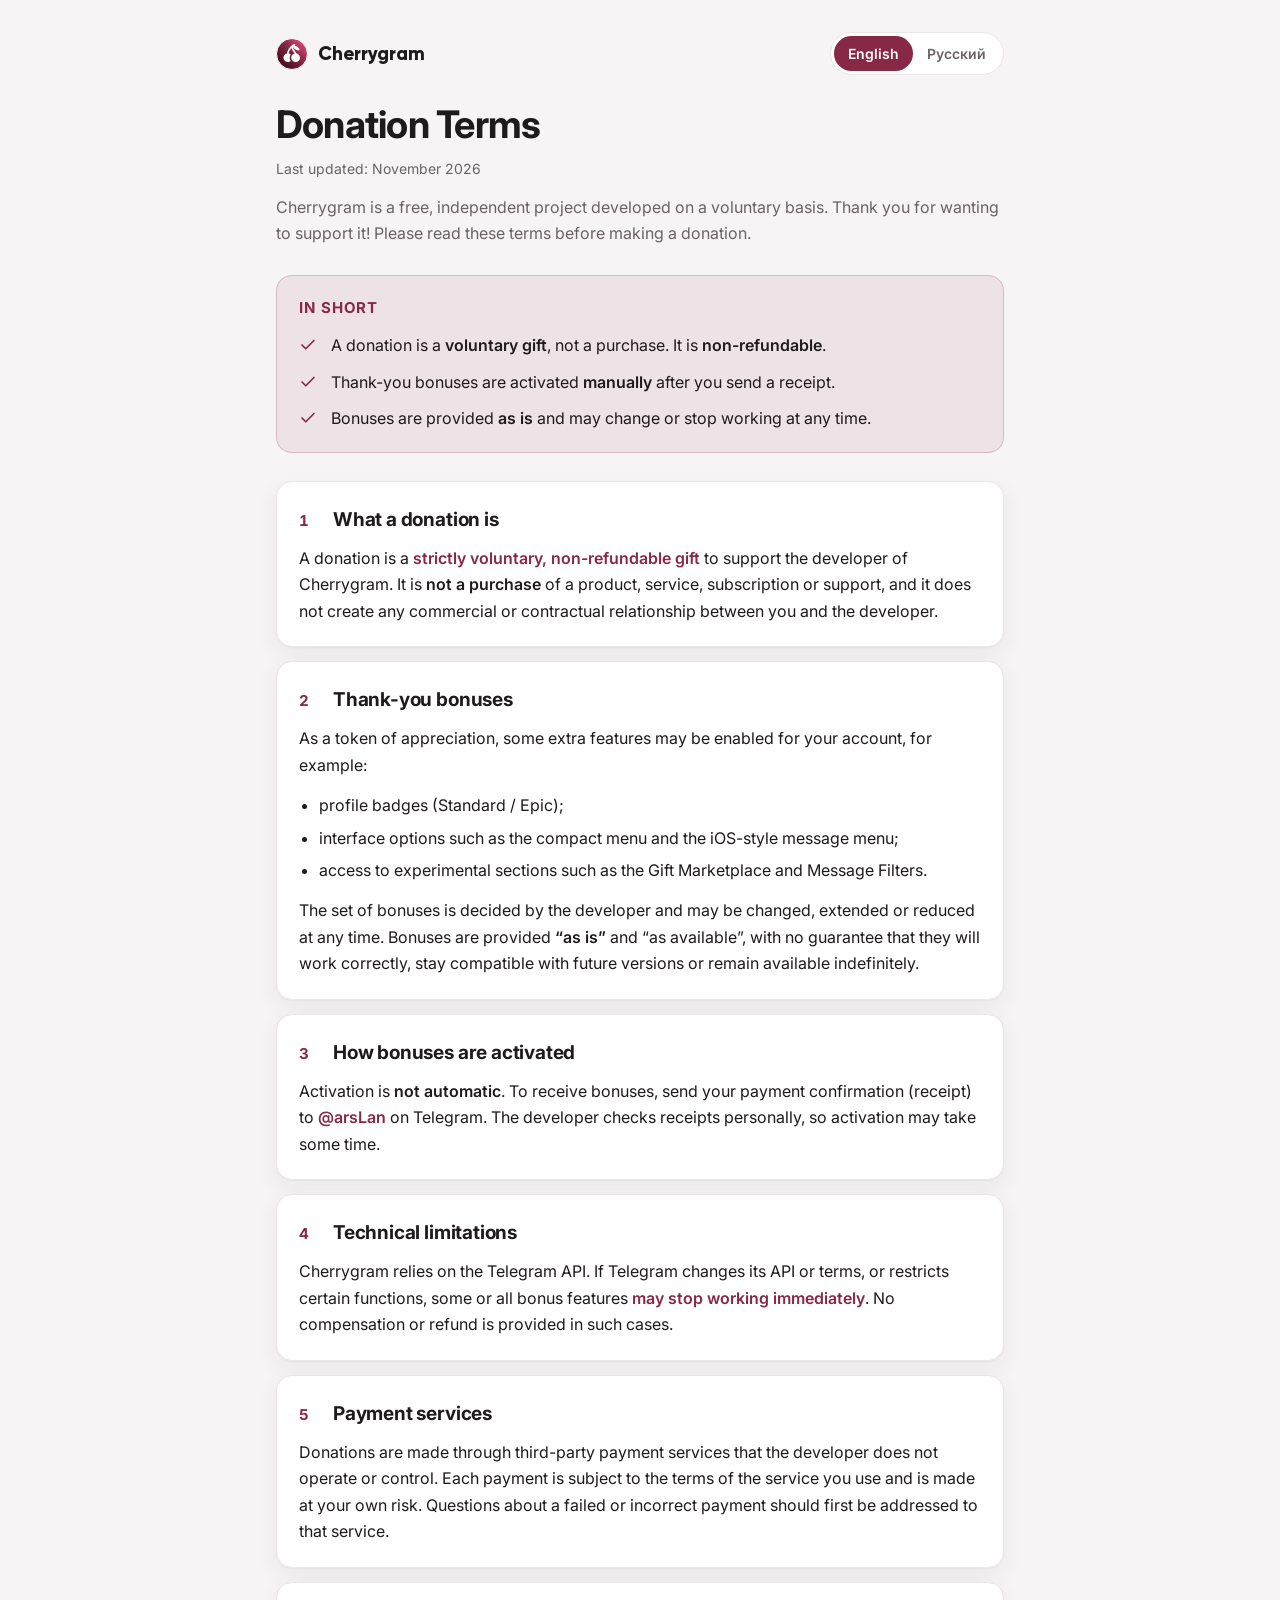
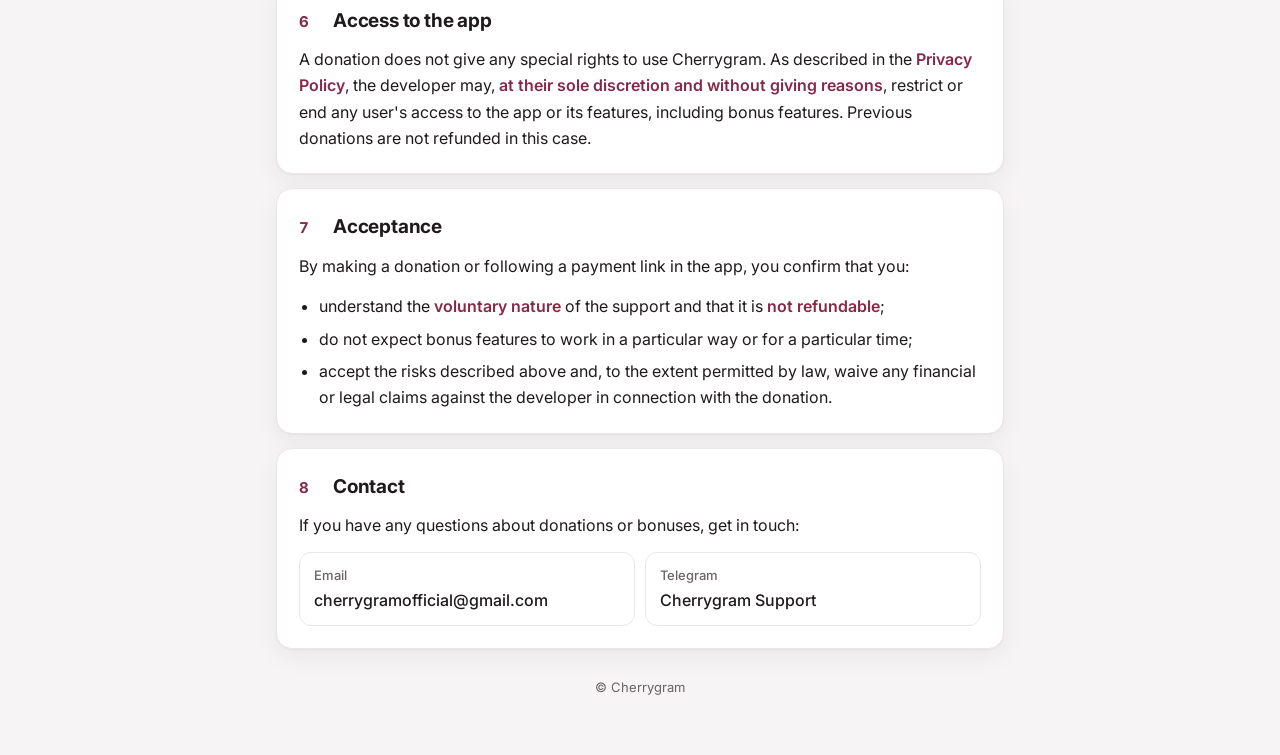
==== commit 29f9eee6: "Update UI part 2" ====
--- a/cherrygram/donation-terms.html
+++ b/cherrygram/donation-terms.html
@@ -4,11 +4,18 @@
 <meta charset="utf-8">
 <meta name="viewport" content="width=device-width, initial-scale=1">
 <meta name="color-scheme" content="light dark">
+<link rel="icon" type="image/svg+xml" href="data:image/svg+xml,%3Csvg%20width%3D%22640%22%20height%3D%22640%22%20viewBox%3D%220%200%20640%20640%22%20fill%3D%22none%22%20xmlns%3D%22http%3A//www.w3.org/2000/svg%22%3E%20%3Crect%20x%3D%2210%22%20y%3D%2210%22%20width%3D%22620%22%20height%3D%22620%22%20rx%3D%22310%22%20fill%3D%22url%28%23paint0_linear_491_23%29%22/%3E%20%3Crect%20x%3D%2210%22%20y%3D%2210%22%20width%3D%22620%22%20height%3D%22620%22%20rx%3D%22310%22%20stroke%3D%22white%22%20stroke-width%3D%2220%22/%3E%20%3Cpath%20d%3D%22M383.323%20127.493C386.815%20134.41%20384.44%20142.785%20377.801%20146.963C373.574%20149.623%20369.834%20152.233%20366.529%20154.789C405.644%20156.688%20451.546%20172.465%20475.197%20246.991C393.397%20254.55%20361.271%20217.003%20344.844%20181.58C343.745%20184.75%20343.19%20187.771%20343.002%20190.632C342.13%20203.923%20348.677%20218.798%20360.499%20236.478C365.873%20244.516%20371.896%20252.518%20378.143%20260.817L379.523%20262.651C386.133%20271.438%20392.978%20280.61%20398.766%20289.741C402.809%20296.118%20406.721%20303.047%20409.709%20310.361C450.216%20318.1%20480.781%20352.949%20480.781%20394.77C480.781%20442.272%20441.345%20480.781%20392.697%20480.781C344.049%20480.781%20304.613%20442.272%20304.613%20394.77C304.613%20353.111%20334.942%20318.37%20375.215%20310.452C374.326%20308.925%20373.365%20307.348%20372.333%20305.719C367.287%20297.76%20361.155%20289.512%20354.468%20280.622L352.991%20278.661C346.854%20270.51%20340.335%20261.85%20334.467%20253.074C322.838%20235.682%20311.869%20215.189%20311.837%20193.102C301.707%20204.276%20292.418%20216.728%20284.179%20229.828C266.513%20257.916%20254.87%20287.06%20250.081%20309.663C266.62%20312.019%20281.668%20318.863%20293.887%20328.889C294.088%20329.054%20294.127%20329.346%20293.979%20329.56C281.067%20348.161%20273.524%20370.605%20273.524%20394.77C273.524%20418.934%20281.067%20441.378%20293.979%20459.979C294.127%20460.193%20294.088%20460.485%20293.887%20460.65C278.575%20473.214%20258.819%20480.781%20237.254%20480.781C188.607%20480.781%20149.17%20442.272%20149.17%20394.77C149.17%20353.631%20178.747%20319.238%20218.27%20310.761C223.03%20282.071%20237.237%20246.456%20257.688%20213.941C282.73%20174.126%20319.229%20135.606%20364.144%20119.913C371.58%20117.315%20379.83%20120.575%20383.323%20127.493Z%22%20fill%3D%22white%22/%3E%20%3Cdefs%3E%20%3ClinearGradient%20id%3D%22paint0_linear_491_23%22%20x1%3D%22640%22%20y1%3D%220%22%20x2%3D%220%22%20y2%3D%22640%22%20gradientUnits%3D%22userSpaceOnUse%22%3E%20%3Cstop%20offset%3D%220.09375%22%20stop-color%3D%22%23E64C7F%22/%3E%20%3Cstop%20offset%3D%220.447917%22%20stop-color%3D%22%23872847%22/%3E%20%3Cstop%20offset%3D%220.833333%22%20stop-color%3D%22%233F0D1B%22/%3E%20%3C/linearGradient%3E%20%3C/defs%3E%20%3C/svg%3E">
 <title>Cherrygram Donation Terms</title>
 <link rel="preconnect" href="https://fonts.googleapis.com">
 <link rel="preconnect" href="https://fonts.gstatic.com" crossorigin>
 <link href="https://fonts.googleapis.com/css2?family=Inter:wght@400;500;600;700&display=swap" rel="stylesheet">
 <style>
+  @font-face {
+    font-family: 'Gilroy CG';
+    font-weight: 800;
+    font-display: swap;
+    src: url([data-uri]) format('woff2');
+  }
   :root {
     --cherry: #872847;
     --cherry-soft: rgba(135, 40, 71, 0.08);
@@ -44,9 +51,8 @@
   .wrap { max-width: 760px; margin: 0 auto; padding: 32px 16px 56px; }
 
   .top { display: flex; align-items: center; justify-content: space-between; gap: 12px; margin-bottom: 28px; }
-  .brand { display: flex; align-items: center; gap: 10px; font-weight: 700; font-size: 17px; letter-spacing: -0.01em; }
-  .brand-dot { width: 28px; height: 28px; border-radius: 9px; background: var(--cherry); display: grid; place-items: center; }
-  .brand-dot svg { width: 16px; height: 16px; fill: #fff; }
+  .brand { display: flex; align-items: center; gap: 10px; font-family: 'Gilroy CG', 'Inter', sans-serif; font-weight: 800; font-size: 19px; letter-spacing: -0.005em; }
+  .brand-logo { width: 32px; height: 32px; flex: none; display: block; }
 
   .lang { display: inline-flex; background: var(--card); border: 1px solid var(--line); border-radius: 999px; padding: 3px; }
   .lang button {
@@ -118,7 +124,7 @@
 
   <div class="top">
     <div class="brand">
-      <span class="brand-dot" aria-hidden="true"><svg viewBox="0 0 24 24"><circle cx="8" cy="16" r="5"/><circle cx="16.5" cy="15" r="4.5"/><path d="M8 11c1-5 4-8 9-9-1 3-1 6 0 8" stroke="#fff" stroke-width="1.6" fill="none"/></svg></span>
+      <svg class="brand-logo" aria-hidden="true" width="32" height="32" viewBox="0 0 640 640" fill="none" xmlns="http://www.w3.org/2000/svg"> <rect x="10" y="10" width="620" height="620" rx="310" fill="url(#cgLogoGrad)"/> <rect x="10" y="10" width="620" height="620" rx="310" stroke="white" stroke-width="20"/> <path d="M383.323 127.493C386.815 134.41 384.44 142.785 377.801 146.963C373.574 149.623 369.834 152.233 366.529 154.789C405.644 156.688 451.546 172.465 475.197 246.991C393.397 254.55 361.271 217.003 344.844 181.58C343.745 184.75 343.19 187.771 343.002 190.632C342.13 203.923 348.677 218.798 360.499 236.478C365.873 244.516 371.896 252.518 378.143 260.817L379.523 262.651C386.133 271.438 392.978 280.61 398.766 289.741C402.809 296.118 406.721 303.047 409.709 310.361C450.216 318.1 480.781 352.949 480.781 394.77C480.781 442.272 441.345 480.781 392.697 480.781C344.049 480.781 304.613 442.272 304.613 394.77C304.613 353.111 334.942 318.37 375.215 310.452C374.326 308.925 373.365 307.348 372.333 305.719C367.287 297.76 361.155 289.512 354.468 280.622L352.991 278.661C346.854 270.51 340.335 261.85 334.467 253.074C322.838 235.682 311.869 215.189 311.837 193.102C301.707 204.276 292.418 216.728 284.179 229.828C266.513 257.916 254.87 287.06 250.081 309.663C266.62 312.019 281.668 318.863 293.887 328.889C294.088 329.054 294.127 329.346 293.979 329.56C281.067 348.161 273.524 370.605 273.524 394.77C273.524 418.934 281.067 441.378 293.979 459.979C294.127 460.193 294.088 460.485 293.887 460.65C278.575 473.214 258.819 480.781 237.254 480.781C188.607 480.781 149.17 442.272 149.17 394.77C149.17 353.631 178.747 319.238 218.27 310.761C223.03 282.071 237.237 246.456 257.688 213.941C282.73 174.126 319.229 135.606 364.144 119.913C371.58 117.315 379.83 120.575 383.323 127.493Z" fill="white"/> <defs> <linearGradient id="cgLogoGrad" x1="640" y1="0" x2="0" y2="640" gradientUnits="userSpaceOnUse"> <stop offset="0.09375" stop-color="#E64C7F"/> <stop offset="0.447917" stop-color="#872847"/> <stop offset="0.833333" stop-color="#3F0D1B"/> </linearGradient> </defs> </svg>
       Cherrygram
     </div>
     <div class="lang" role="group" aria-label="Language">
@@ -302,4 +308,4 @@
 })();
 </script>
 </body>
-</html>+</html>
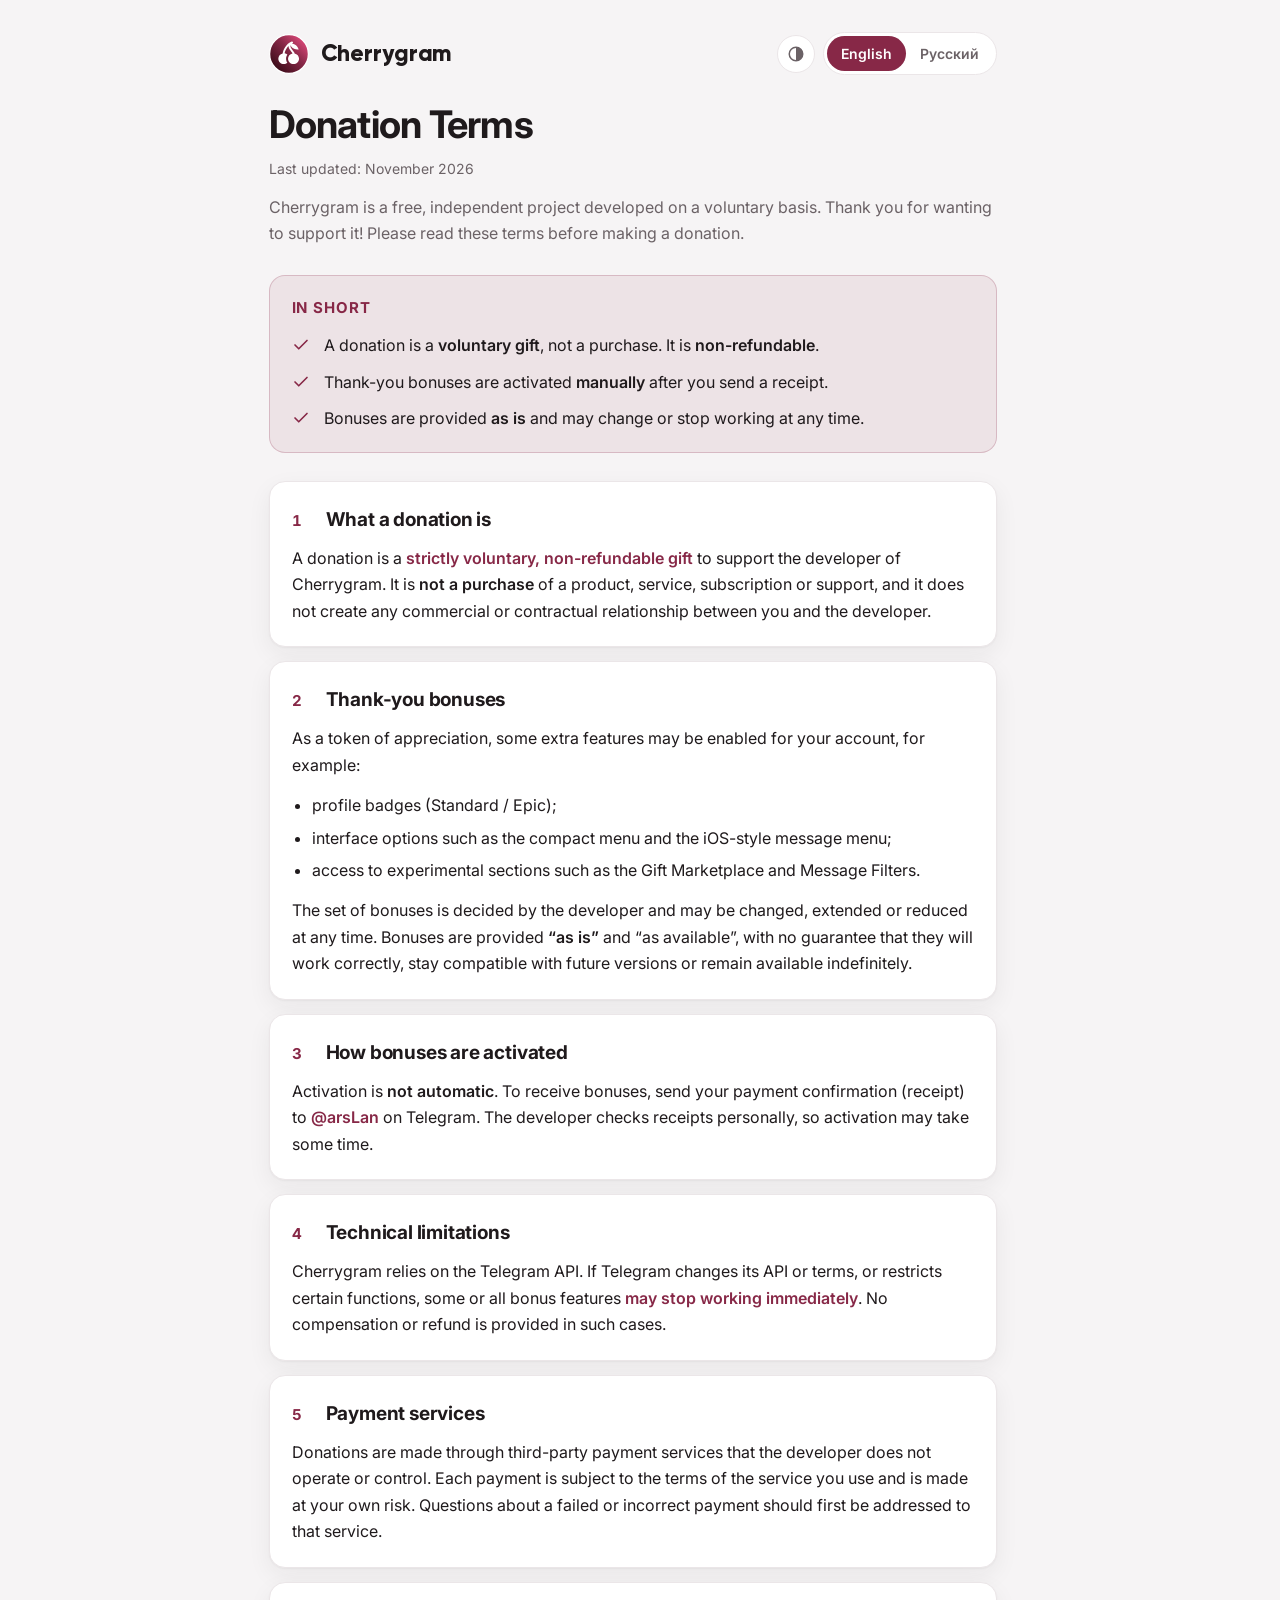
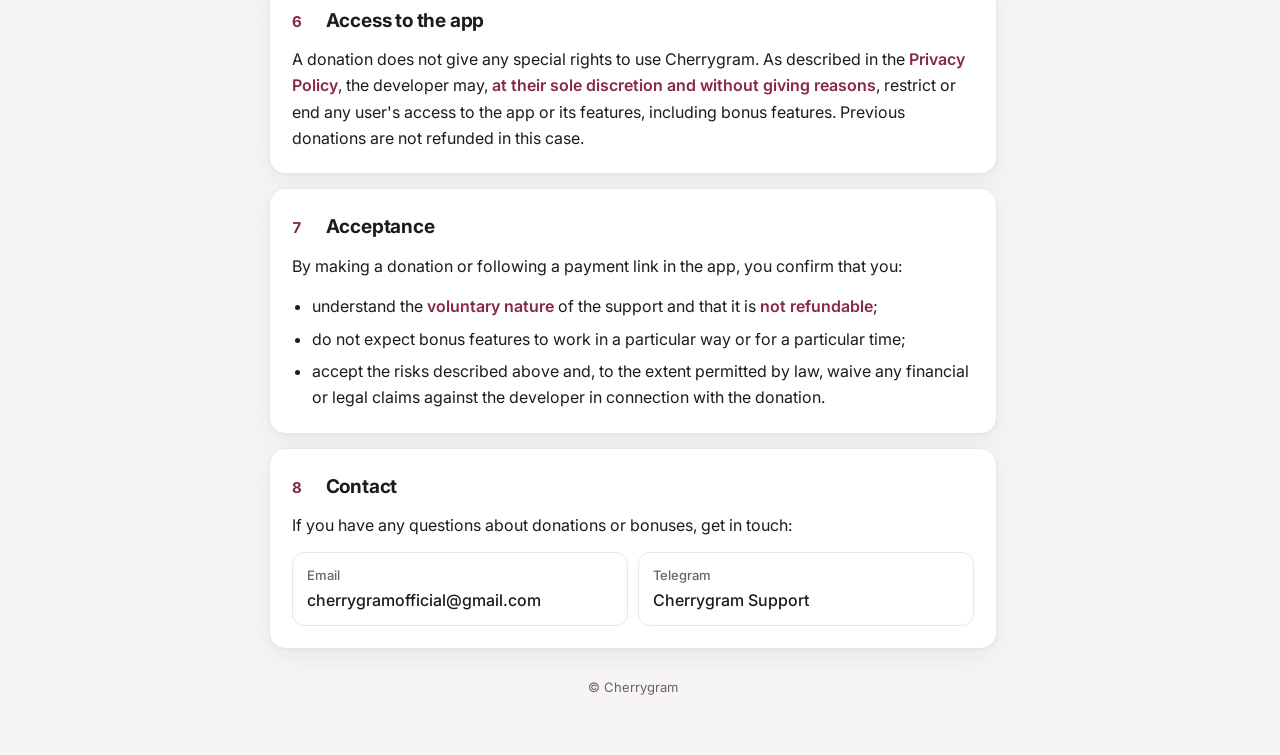
==== commit 2848a075: "Update UI part 3" ====
--- a/cherrygram/donation-terms.html
+++ b/cherrygram/donation-terms.html
@@ -9,6 +9,15 @@
 <link rel="preconnect" href="https://fonts.googleapis.com">
 <link rel="preconnect" href="https://fonts.gstatic.com" crossorigin>
 <link href="https://fonts.googleapis.com/css2?family=Inter:wght@400;500;600;700&display=swap" rel="stylesheet">
+<script>
+(function () {
+  var p = 'system';
+  try { var s = localStorage.getItem('cg_theme'); if (s === 'light' || s === 'dark') p = s; } catch (e) {}
+  var d = document.documentElement;
+  d.setAttribute('data-theme-pref', p);
+  if (p !== 'system') d.setAttribute('data-theme', p);
+})();
+</script>
 <style>
   @font-face {
     font-family: 'Gilroy CG';
@@ -27,8 +36,10 @@
     --line: #ebe6e8;
     --shadow: 0 1px 2px rgba(31, 26, 28, 0.04), 0 8px 24px rgba(31, 26, 28, 0.06);
   }
+  :root { color-scheme: light; }
   @media (prefers-color-scheme: dark) {
-    :root {
+    :root:not([data-theme="light"]) {
+      color-scheme: dark;
       --cherry: #e0789a;
       --cherry-soft: rgba(224, 120, 154, 0.10);
       --cherry-line: rgba(224, 120, 154, 0.28);
@@ -40,6 +51,18 @@
       --shadow: none;
     }
   }
+  :root[data-theme="dark"] {
+    color-scheme: dark;
+    --cherry: #e0789a;
+    --cherry-soft: rgba(224, 120, 154, 0.10);
+    --cherry-line: rgba(224, 120, 154, 0.28);
+    --bg: #141112;
+    --card: #1e1a1c;
+    --text: #f1ecee;
+    --muted: #a89ea2;
+    --line: #2e282b;
+    --shadow: none;
+  }
   * { box-sizing: border-box; }
   html { -webkit-text-size-adjust: 100%; }
   body {
@@ -53,6 +76,10 @@
   .top { display: flex; align-items: center; justify-content: space-between; gap: 12px; margin-bottom: 28px; }
   .brand { display: flex; align-items: center; gap: 10px; font-family: 'Gilroy CG', 'Inter', sans-serif; font-weight: 800; font-size: 19px; letter-spacing: -0.005em; }
   .brand-logo { width: 32px; height: 32px; flex: none; display: block; }
+  @media (min-width: 720px) {
+    .brand { font-size: 23px; gap: 12px; }
+    .brand-logo { width: 40px; height: 40px; }
+  }
 
   .lang { display: inline-flex; background: var(--card); border: 1px solid var(--line); border-radius: 999px; padding: 3px; }
   .lang button {
@@ -117,6 +144,43 @@
   body.ru [data-l="en"] { display: none; }
   body.ru [data-l="ru"] { display: block; }
   body.ru span[data-l="ru"] { display: inline; }
+
+  html { scrollbar-gutter: stable; }
+  .controls { display: flex; align-items: center; gap: 8px; }
+  .theme-wrap { position: relative; }
+  .theme {
+    width: 38px; height: 38px; flex: none; display: grid; place-items: center; cursor: pointer; padding: 0;
+    background: var(--card); border: 1px solid var(--line); border-radius: 999px; color: var(--muted);
+  }
+  .theme:hover, .theme[aria-expanded="true"] { color: var(--cherry); border-color: var(--cherry-line); }
+  .theme svg, .theme-menu svg { width: 18px; height: 18px; stroke: currentColor; fill: none; stroke-width: 2; stroke-linecap: round; stroke-linejoin: round; }
+  .theme svg .fill, .theme-menu svg .fill { fill: currentColor; stroke: none; }
+  .theme .ic { display: none; }
+  html[data-theme-pref="system"] .theme .ic-system,
+  html[data-theme-pref="light"] .theme .ic-light,
+  html[data-theme-pref="dark"] .theme .ic-dark { display: grid; }
+  .theme-menu {
+    position: absolute; top: calc(100% + 8px); right: 0; z-index: 10; min-width: 196px; padding: 6px; margin: 0; list-style: none;
+    background: var(--card); border: 1px solid var(--line); border-radius: 14px;
+    box-shadow: 0 10px 30px rgba(0, 0, 0, 0.14), 0 2px 6px rgba(0, 0, 0, 0.06);
+    opacity: 0; transform: translateY(-4px) scale(0.98); transform-origin: top right; pointer-events: none;
+    transition: opacity .14s ease, transform .14s ease;
+  }
+  .theme-menu.open { opacity: 1; transform: none; pointer-events: auto; }
+  @media (max-width: 420px) { .theme-menu { right: auto; left: 50%; transform: translate(-50%, -4px) scale(0.98); transform-origin: top center; } .theme-menu.open { transform: translate(-50%, 0); } }
+  .theme-menu button {
+    width: 100%; display: grid; grid-template-columns: 18px 1fr 16px; align-items: center; gap: 10px; text-align: left;
+    background: transparent; border: 0; border-radius: 9px; padding: 9px 10px; cursor: pointer;
+    font: inherit; font-size: 14px; font-weight: 500; color: var(--text);
+  }
+  .theme-menu button:hover, .theme-menu button:focus-visible { background: var(--cherry-soft); outline: none; }
+  .theme-menu button .chk { opacity: 0; color: var(--cherry); }
+  .theme-menu button[aria-checked="true"] { color: var(--cherry); font-weight: 600; }
+  .theme-menu button[aria-checked="true"] .chk { opacity: 1; }
+  .theme-menu svg.chk { width: 16px; height: 16px; stroke-width: 2.6; }
+  @media (prefers-reduced-motion: reduce) { .theme-menu { transition: none; } }
+  .lang .ls { display: none; }
+  @media (max-width: 420px) { .lang .lf { display: none; } .lang .ls { display: inline; } .lang button { padding: 6px 12px; } }
 </style>
 </head>
 <body>
@@ -127,9 +191,23 @@
       <svg class="brand-logo" aria-hidden="true" width="32" height="32" viewBox="0 0 640 640" fill="none" xmlns="http://www.w3.org/2000/svg"> <rect x="10" y="10" width="620" height="620" rx="310" fill="url(#cgLogoGrad)"/> <rect x="10" y="10" width="620" height="620" rx="310" stroke="white" stroke-width="20"/> <path d="M383.323 127.493C386.815 134.41 384.44 142.785 377.801 146.963C373.574 149.623 369.834 152.233 366.529 154.789C405.644 156.688 451.546 172.465 475.197 246.991C393.397 254.55 361.271 217.003 344.844 181.58C343.745 184.75 343.19 187.771 343.002 190.632C342.13 203.923 348.677 218.798 360.499 236.478C365.873 244.516 371.896 252.518 378.143 260.817L379.523 262.651C386.133 271.438 392.978 280.61 398.766 289.741C402.809 296.118 406.721 303.047 409.709 310.361C450.216 318.1 480.781 352.949 480.781 394.77C480.781 442.272 441.345 480.781 392.697 480.781C344.049 480.781 304.613 442.272 304.613 394.77C304.613 353.111 334.942 318.37 375.215 310.452C374.326 308.925 373.365 307.348 372.333 305.719C367.287 297.76 361.155 289.512 354.468 280.622L352.991 278.661C346.854 270.51 340.335 261.85 334.467 253.074C322.838 235.682 311.869 215.189 311.837 193.102C301.707 204.276 292.418 216.728 284.179 229.828C266.513 257.916 254.87 287.06 250.081 309.663C266.62 312.019 281.668 318.863 293.887 328.889C294.088 329.054 294.127 329.346 293.979 329.56C281.067 348.161 273.524 370.605 273.524 394.77C273.524 418.934 281.067 441.378 293.979 459.979C294.127 460.193 294.088 460.485 293.887 460.65C278.575 473.214 258.819 480.781 237.254 480.781C188.607 480.781 149.17 442.272 149.17 394.77C149.17 353.631 178.747 319.238 218.27 310.761C223.03 282.071 237.237 246.456 257.688 213.941C282.73 174.126 319.229 135.606 364.144 119.913C371.58 117.315 379.83 120.575 383.323 127.493Z" fill="white"/> <defs> <linearGradient id="cgLogoGrad" x1="640" y1="0" x2="0" y2="640" gradientUnits="userSpaceOnUse"> <stop offset="0.09375" stop-color="#E64C7F"/> <stop offset="0.447917" stop-color="#872847"/> <stop offset="0.833333" stop-color="#3F0D1B"/> </linearGradient> </defs> </svg>
       Cherrygram
     </div>
-    <div class="lang" role="group" aria-label="Language">
-      <button type="button" data-set="en" aria-pressed="true">English</button>
-      <button type="button" data-set="ru" aria-pressed="false">Русский</button>
+    <div class="controls">
+      <div class="theme-wrap">
+        <button type="button" class="theme" id="themeBtn" aria-haspopup="menu" aria-expanded="false" aria-controls="themeMenu">
+          <span class="ic ic-system"><svg viewBox="0 0 24 24"><circle cx="12" cy="12" r="9"/><path d="M12 3a9 9 0 0 1 0 18z" class="fill"/></svg></span>
+          <span class="ic ic-light"><svg viewBox="0 0 24 24"><circle cx="12" cy="12" r="4"/><path d="M12 2v2M12 20v2M4.9 4.9l1.4 1.4M17.7 17.7l1.4 1.4M2 12h2M20 12h2M4.9 19.1l1.4-1.4M17.7 6.3l1.4-1.4"/></svg></span>
+          <span class="ic ic-dark"><svg viewBox="0 0 24 24"><path d="M21 12.8A9 9 0 1 1 11.2 3a7 7 0 0 0 9.8 9.8z"/></svg></span>
+        </button>
+        <ul class="theme-menu" id="themeMenu" role="menu">
+          <li><button type="button" role="menuitemradio" data-theme-set="system" aria-checked="false"><svg viewBox="0 0 24 24"><circle cx="12" cy="12" r="9"/><path d="M12 3a9 9 0 0 1 0 18z" class="fill"/></svg><span><span data-l="en">System</span><span data-l="ru">Как в системе</span></span><svg class="chk" viewBox="0 0 24 24"><path d="M20 6 9 17l-5-5"/></svg></button></li>
+          <li><button type="button" role="menuitemradio" data-theme-set="light" aria-checked="false"><svg viewBox="0 0 24 24"><circle cx="12" cy="12" r="4"/><path d="M12 2v2M12 20v2M4.9 4.9l1.4 1.4M17.7 17.7l1.4 1.4M2 12h2M20 12h2M4.9 19.1l1.4-1.4M17.7 6.3l1.4-1.4"/></svg><span><span data-l="en">Light</span><span data-l="ru">Светлая</span></span><svg class="chk" viewBox="0 0 24 24"><path d="M20 6 9 17l-5-5"/></svg></button></li>
+          <li><button type="button" role="menuitemradio" data-theme-set="dark" aria-checked="false"><svg viewBox="0 0 24 24"><path d="M21 12.8A9 9 0 1 1 11.2 3a7 7 0 0 0 9.8 9.8z"/></svg><span><span data-l="en">Dark</span><span data-l="ru">Тёмная</span></span><svg class="chk" viewBox="0 0 24 24"><path d="M20 6 9 17l-5-5"/></svg></button></li>
+        </ul>
+      </div>
+      <div class="lang" role="group" aria-label="Language">
+        <button type="button" data-set="en" aria-pressed="true"><span class="lf">English</span><span class="ls">EN</span></button>
+        <button type="button" data-set="ru" aria-pressed="false"><span class="lf">Русский</span><span class="ls">RU</span></button>
+      </div>
     </div>
   </div>
 
@@ -307,5 +385,54 @@
   apply(pick(), false);
 })();
 </script>
+<script>
+(function () {
+  var LABEL = { en: 'Theme', ru: 'Тема' };
+  var d = document.documentElement;
+  var btn = document.getElementById('themeBtn');
+  var menu = document.getElementById('themeMenu');
+  var items = Array.prototype.slice.call(menu.querySelectorAll('[data-theme-set]'));
+
+  function sync() {
+    var p = d.getAttribute('data-theme-pref');
+    items.forEach(function (b) { b.setAttribute('aria-checked', String(b.dataset.themeSet === p)); });
+    var l = d.lang === 'ru' ? 'ru' : 'en';
+    btn.setAttribute('aria-label', LABEL[l]); btn.title = LABEL[l];
+  }
+  function setTheme(p) {
+    d.setAttribute('data-theme-pref', p);
+    if (p === 'system') d.removeAttribute('data-theme'); else d.setAttribute('data-theme', p);
+    try { if (p === 'system') localStorage.removeItem('cg_theme'); else localStorage.setItem('cg_theme', p); } catch (e) {}
+    sync();
+  }
+  function open() {
+    menu.classList.add('open'); btn.setAttribute('aria-expanded', 'true');
+    var cur = menu.querySelector('[aria-checked="true"]') || items[0];
+    cur.focus({ preventScroll: true });
+  }
+  function close(focusBtn) {
+    if (!menu.classList.contains('open')) return;
+    menu.classList.remove('open'); btn.setAttribute('aria-expanded', 'false');
+    if (focusBtn) btn.focus({ preventScroll: true });
+  }
+  btn.addEventListener('click', function (e) {
+    e.stopPropagation();
+    menu.classList.contains('open') ? close(false) : open();
+  });
+  items.forEach(function (b) {
+    b.addEventListener('click', function () { setTheme(b.dataset.themeSet); close(true); });
+  });
+  menu.addEventListener('keydown', function (e) {
+    var i = items.indexOf(document.activeElement);
+    if (e.key === 'ArrowDown') { e.preventDefault(); items[(i + 1) % items.length].focus(); }
+    else if (e.key === 'ArrowUp') { e.preventDefault(); items[(i + items.length - 1) % items.length].focus(); }
+    else if (e.key === 'Tab') { close(false); }
+  });
+  document.addEventListener('keydown', function (e) { if (e.key === 'Escape') close(true); });
+  document.addEventListener('click', function (e) { if (!menu.contains(e.target)) close(false); });
+  new MutationObserver(sync).observe(d, { attributes: true, attributeFilter: ['lang'] });
+  sync();
+})();
+</script>
 </body>
 </html>
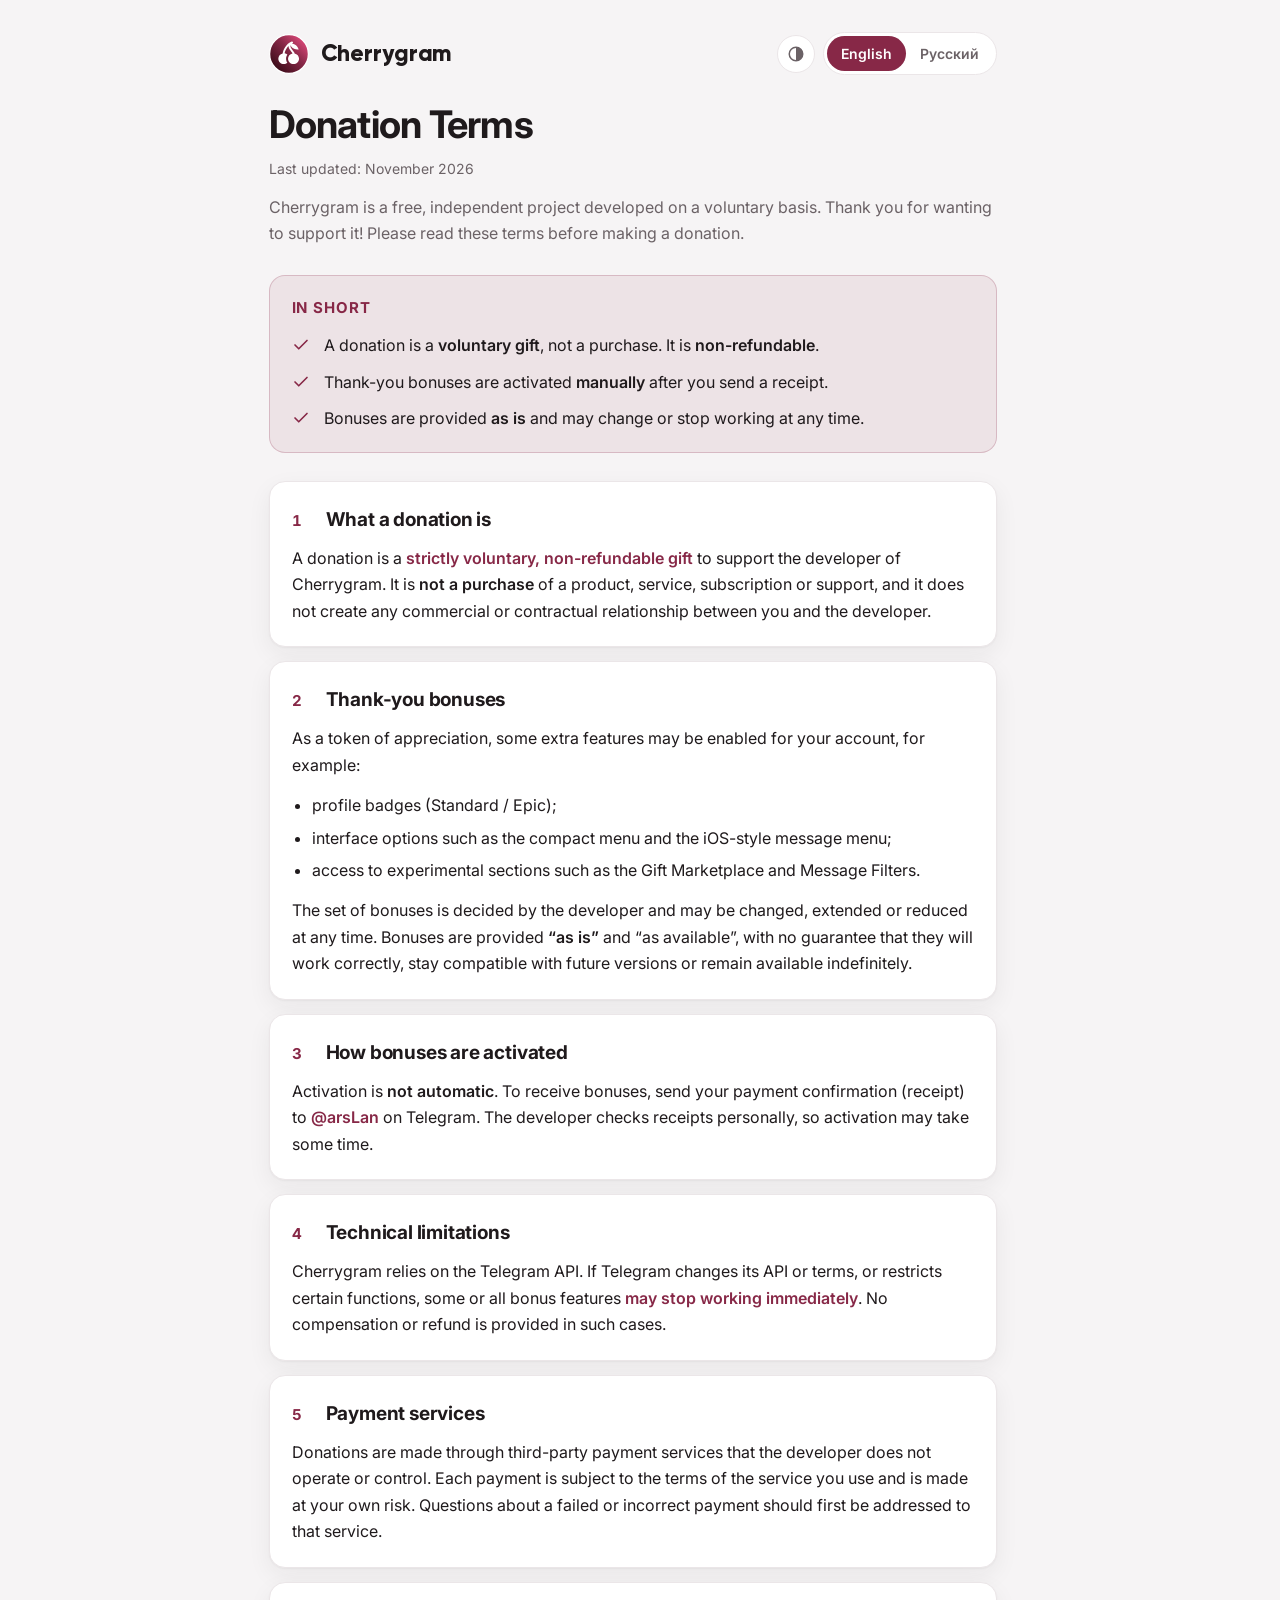
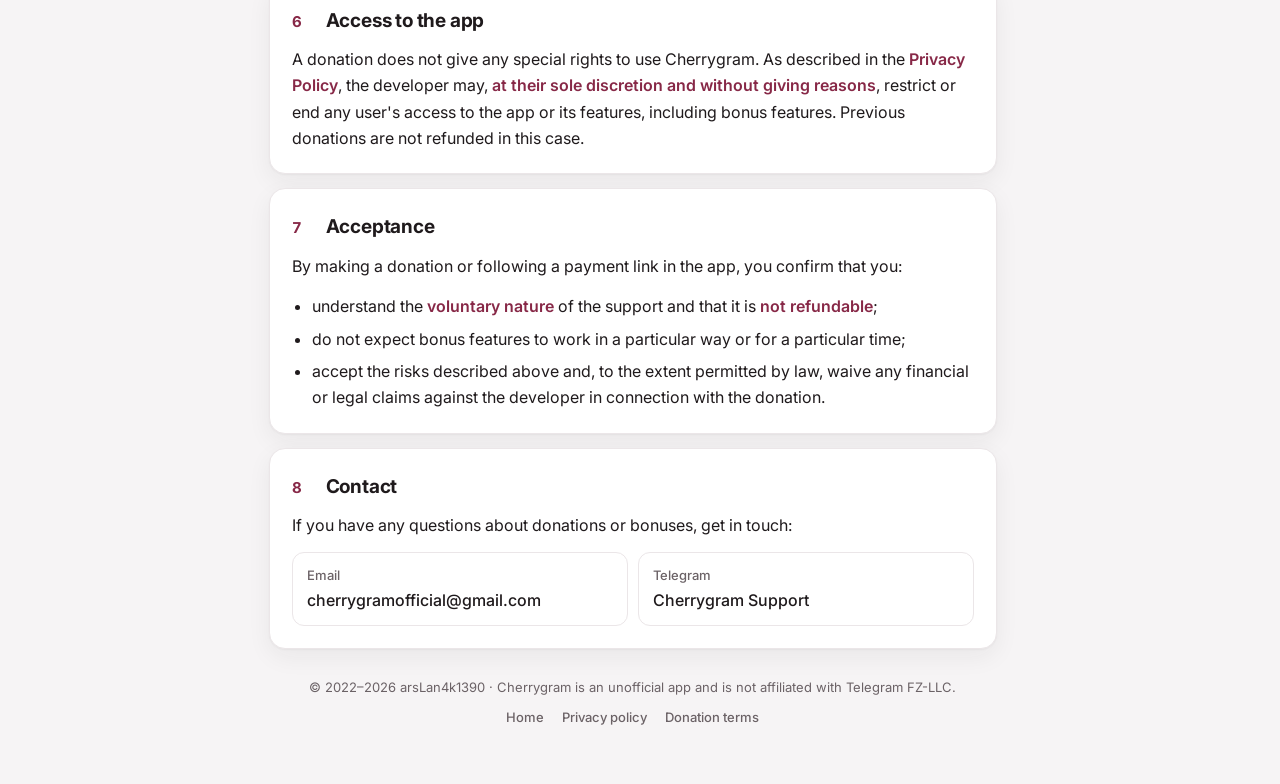
==== commit 24045488: "Add home page" ====
--- a/cherrygram/donation-terms.html
+++ b/cherrygram/donation-terms.html
@@ -181,16 +181,22 @@
   @media (prefers-reduced-motion: reduce) { .theme-menu { transition: none; } }
   .lang .ls { display: none; }
   @media (max-width: 420px) { .lang .lf { display: none; } .lang .ls { display: inline; } .lang button { padding: 6px 12px; } }
+
+  a.brand { color: var(--text); text-decoration: none; }
+  a.brand:hover { text-decoration: none; }
+  footer .foot-links { display: flex; flex-wrap: wrap; justify-content: center; gap: 6px 18px; margin-top: 8px; }
+  footer .foot-links a { color: var(--muted); font-weight: 500; }
+  footer .foot-links a:hover { color: var(--cherry); }
 </style>
 </head>
 <body>
 <div class="wrap">
 
   <div class="top">
-    <div class="brand">
+    <a class="brand" href="./">
       <svg class="brand-logo" aria-hidden="true" width="32" height="32" viewBox="0 0 640 640" fill="none" xmlns="http://www.w3.org/2000/svg"> <rect x="10" y="10" width="620" height="620" rx="310" fill="url(#cgLogoGrad)"/> <rect x="10" y="10" width="620" height="620" rx="310" stroke="white" stroke-width="20"/> <path d="M383.323 127.493C386.815 134.41 384.44 142.785 377.801 146.963C373.574 149.623 369.834 152.233 366.529 154.789C405.644 156.688 451.546 172.465 475.197 246.991C393.397 254.55 361.271 217.003 344.844 181.58C343.745 184.75 343.19 187.771 343.002 190.632C342.13 203.923 348.677 218.798 360.499 236.478C365.873 244.516 371.896 252.518 378.143 260.817L379.523 262.651C386.133 271.438 392.978 280.61 398.766 289.741C402.809 296.118 406.721 303.047 409.709 310.361C450.216 318.1 480.781 352.949 480.781 394.77C480.781 442.272 441.345 480.781 392.697 480.781C344.049 480.781 304.613 442.272 304.613 394.77C304.613 353.111 334.942 318.37 375.215 310.452C374.326 308.925 373.365 307.348 372.333 305.719C367.287 297.76 361.155 289.512 354.468 280.622L352.991 278.661C346.854 270.51 340.335 261.85 334.467 253.074C322.838 235.682 311.869 215.189 311.837 193.102C301.707 204.276 292.418 216.728 284.179 229.828C266.513 257.916 254.87 287.06 250.081 309.663C266.62 312.019 281.668 318.863 293.887 328.889C294.088 329.054 294.127 329.346 293.979 329.56C281.067 348.161 273.524 370.605 273.524 394.77C273.524 418.934 281.067 441.378 293.979 459.979C294.127 460.193 294.088 460.485 293.887 460.65C278.575 473.214 258.819 480.781 237.254 480.781C188.607 480.781 149.17 442.272 149.17 394.77C149.17 353.631 178.747 319.238 218.27 310.761C223.03 282.071 237.237 246.456 257.688 213.941C282.73 174.126 319.229 135.606 364.144 119.913C371.58 117.315 379.83 120.575 383.323 127.493Z" fill="white"/> <defs> <linearGradient id="cgLogoGrad" x1="640" y1="0" x2="0" y2="640" gradientUnits="userSpaceOnUse"> <stop offset="0.09375" stop-color="#E64C7F"/> <stop offset="0.447917" stop-color="#872847"/> <stop offset="0.833333" stop-color="#3F0D1B"/> </linearGradient> </defs> </svg>
       Cherrygram
-    </div>
+    </a>
     <div class="controls">
       <div class="theme-wrap">
         <button type="button" class="theme" id="themeBtn" aria-haspopup="menu" aria-expanded="false" aria-controls="themeMenu">
@@ -357,7 +363,14 @@
     </section>
   </main>
 
-  <footer>© Cherrygram</footer>
+  <footer>
+    <div>© 2022–2026 arsLan4k1390 · <span data-l="en">Cherrygram is an unofficial app and is not affiliated with Telegram FZ-LLC.</span><span data-l="ru">Cherrygram — неофициальное приложение и не связано с Telegram FZ-LLC.</span></div>
+    <nav class="foot-links" aria-label="Site">
+      <a href="./"><span data-l="en">Home</span><span data-l="ru">Главная</span></a>
+      <a href="privacy.html"><span data-l="en">Privacy policy</span><span data-l="ru">Политика конфиденциальности</span></a>
+      <a href="donation-terms.html"><span data-l="en">Donation terms</span><span data-l="ru">Условия доната</span></a>
+    </nav>
+  </footer>
 </div>
 
 <script>
